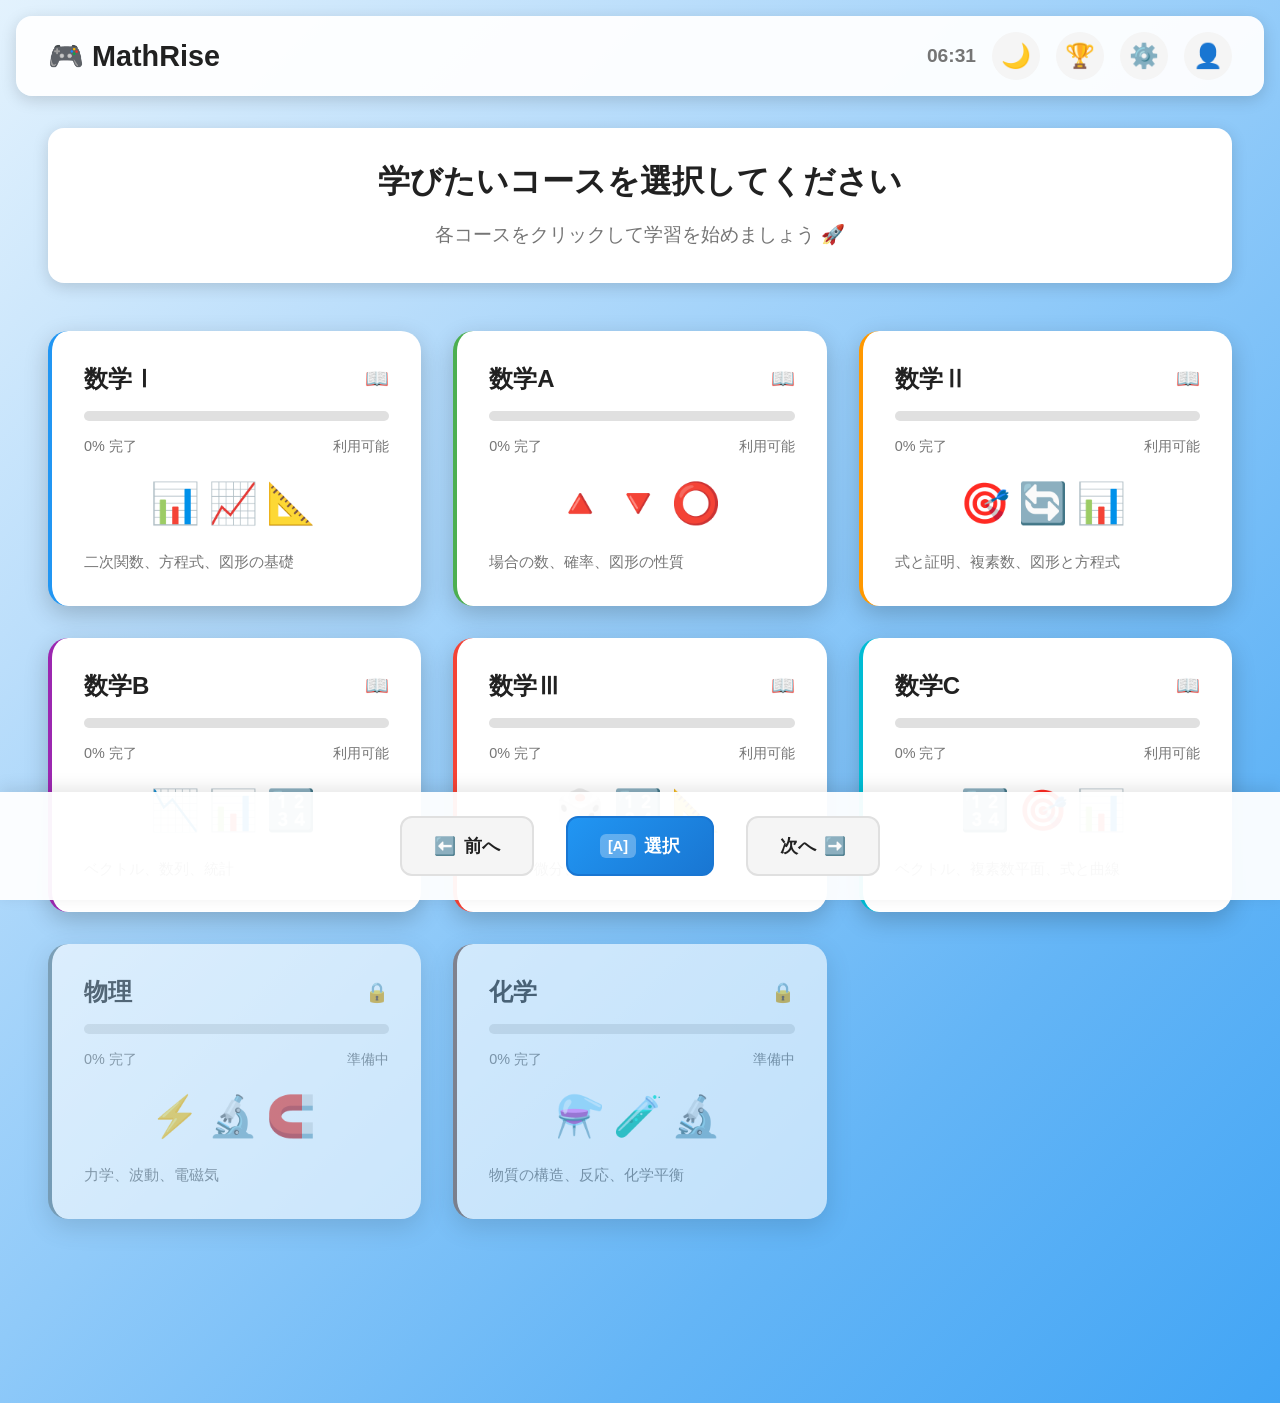
==== home.html @ a5ea85c9 "feat: Switch風ホーム画面と洗練されたUI実装 - Switch風ホーム画面を追加（home.html） - 5つの背景パターン（ライトモード） - ダークモード対応（全ページ同期） - サ" ====
<!DOCTYPE html>
<html lang="ja" data-theme="light">
<head>
    <meta charset="UTF-8">
    <meta name="viewport" content="width=device-width, initial-scale=1.0">
    <title>MathRise - ホーム</title>
    <link rel="stylesheet" href="css/home.css">
    <link rel="stylesheet" href="css/themes.css">
    <link rel="stylesheet" href="css/animations.css">
</head>
<body>
    <div class="switch-home">
        <!-- ヘッダー -->
        <header class="switch-header">
            <div class="header-left">
                <h1 class="logo">🎮 MathRise</h1>
            </div>
            <div class="header-right">
                <span class="time" id="currentTime">14:26</span>
                <button class="icon-btn theme-toggle" id="themeToggle" title="テーマ切り替え">
                    <span class="theme-icon">🌙</span>
                </button>
                <button class="icon-btn" id="achievementsBtn" title="実績">
                    🏆
                    <span class="badge" id="achievementBadge">0</span>
                </button>
                <button class="icon-btn" id="settingsBtn" title="設定">⚙️</button>
                <button class="icon-btn" id="userBtn" title="ユーザー">👤</button>
            </div>
        </header>

        <!-- メインコンテンツ -->
        <main class="main-content">
            <div class="welcome-section">
                <h2 class="welcome-text">学びたいコースを選択してください</h2>
                <p class="subtitle">各コースをクリックして学習を始めましょう 🚀</p>
            </div>

            <!-- コースグリッド -->
            <div class="course-grid" id="courseGrid">
                <!-- JavaScriptで動的生成 -->
            </div>
        </main>

        <!-- フッター -->
        <footer class="switch-footer">
            <div class="footer-controls">
                <button class="control-btn" id="prevBtn">
                    <span class="btn-icon">⬅️</span>
                    <span class="btn-text">前へ</span>
                </button>
                <button class="control-btn primary" id="selectBtn">
                    <span class="btn-badge">[A]</span>
                    <span class="btn-text">選択</span>
                </button>
                <button class="control-btn" id="nextBtn">
                    <span class="btn-text">次へ</span>
                    <span class="btn-icon">➡️</span>
                </button>
            </div>
        </footer>
    </div>

    <!-- 実績モーダル -->
    <div class="modal" id="achievementsModal">
        <div class="modal-content achievement-modal">
            <div class="modal-header">
                <h2>🏆 実績</h2>
                <button class="close-btn" id="closeAchievements">✕</button>
            </div>
            <div class="modal-body" id="achievementsList">
                <!-- JavaScriptで動的生成 -->
            </div>
        </div>
    </div>

    <!-- 実績アンロック通知 -->
    <div class="achievement-notification" id="achievementNotification">
        <div class="notification-content">
            <span class="notification-icon">🏆</span>
            <div class="notification-text">
                <strong class="notification-title">実績解除！</strong>
                <p class="notification-desc" id="notificationDesc"></p>
            </div>
        </div>
    </div>

    <!-- スクリプト -->
    <script src="js/sound-manager.js"></script>
    <script src="js/theme-manager.js"></script>
    <script src="js/achievements.js"></script>
    <script src="js/home.js"></script>
</body>
</html>

    <!-- テーマ設定モーダル -->
    <div class="modal" id="themeModal">
        <div class="modal-content">
            <div class="modal-header">
                <h2>🎨 テーマ設定</h2>
                <button class="close-btn" id="closeTheme">✕</button>
            </div>
            <div class="modal-body">
                <h3>背景スタイル（ライトモードのみ）</h3>
                <div class="theme-selector">
                    <button class="theme-option default active" data-variant="default" title="デフォルト（ブルー）"></button>
                    <button class="theme-option sunset" data-variant="sunset" title="サンセット"></button>
                    <button class="theme-option mint" data-variant="mint" title="ミントグリーン"></button>
                    <button class="theme-option lavender" data-variant="lavender" title="ラベンダー"></button>
                    <button class="theme-option modern" data-variant="modern" title="モダングレー"></button>
                </div>
                
                <div style="margin-top: 2rem;">
                    <h3>プレビュー</h3>
                    <div class="theme-preview" id="themePreview">
                        選択した背景がここに表示されます
                    </div>
                </div>
            </div>
        </div>
    </div>

    <script>
        // テーマ選択機能
        document.getElementById('settingsBtn')?.addEventListener('click', () => {
            soundManager.play('select');
            document.getElementById('themeModal').classList.add('active');
        });
        
        document.getElementById('closeTheme')?.addEventListener('click', () => {
            soundManager.play('select');
            document.getElementById('themeModal').classList.remove('active');
        });
        
        document.querySelectorAll('.theme-option').forEach(option => {
            option.addEventListener('click', () => {
                const variant = option.dataset.variant;
                themeManager.setVariant(variant);
                soundManager.play('select');
                
                // アクティブ表示を更新
                document.querySelectorAll('.theme-option').forEach(o => o.classList.remove('active'));
                option.classList.add('active');
            });
        });
    </script>
---- css/home.css ----
/* ========================================
   基本設定
======================================== */
* {
    margin: 0;
    padding: 0;
    box-sizing: border-box;
}

body {
    font-family: -apple-system, BlinkMacSystemFont, 'Segoe UI', 'Helvetica Neue', Arial, sans-serif;
    overflow-x: hidden;
}

/* ========================================
   Switch ホーム画面
======================================== */
.switch-home {
    min-height: 100vh;
    background: var(--bg-gradient);
    padding: 1rem;
    transition: background 0.3s ease;
}

/* ========================================
   ヘッダー
======================================== */
.switch-header {
    display: flex;
    justify-content: space-between;
    align-items: center;
    padding: 1rem 2rem;
    background: var(--header-bg);
    border-radius: 16px;
    box-shadow: var(--shadow-md);
    margin-bottom: 2rem;
}

.header-left .logo {
    font-size: 1.8rem;
    font-weight: bold;
    color: var(--text-primary);
}

.header-right {
    display: flex;
    gap: 1rem;
    align-items: center;
}

.time {
    font-size: 1.2rem;
    font-weight: 600;
    color: var(--text-secondary);
}

.icon-btn {
    background: var(--btn-bg);
    border: none;
    border-radius: 50%;
    width: 48px;
    height: 48px;
    font-size: 1.5rem;
    cursor: pointer;
    transition: all 0.3s ease;
    position: relative;
    display: flex;
    align-items: center;
    justify-content: center;
}

.icon-btn:hover {
    transform: scale(1.1);
    background: var(--btn-hover);
}

.icon-btn:active {
    transform: scale(0.95);
}

.badge {
    position: absolute;
    top: -5px;
    right: -5px;
    background: #F44336;
    color: white;
    border-radius: 50%;
    width: 24px;
    height: 24px;
    font-size: 0.75rem;
    display: flex;
    align-items: center;
    justify-content: center;
    font-weight: bold;
}

/* ========================================
   メインコンテンツ
======================================== */
.main-content {
    max-width: 1400px;
    margin: 0 auto;
    padding: 0 2rem 120px 2rem; /* フッター分の余白を追加 */
}

.welcome-section {
    text-align: center;
    margin-bottom: 3rem;
    padding: 2rem;
    background: var(--card-bg);
    border-radius: 16px;
    box-shadow: var(--shadow-md);
}

.welcome-text {
    font-size: 2rem;
    font-weight: bold;
    color: var(--text-primary);
    margin-bottom: 1rem;
}

.subtitle {
    font-size: 1.2rem;
    color: var(--text-secondary);
    line-height: 1.6;
}

/* ========================================
   コースグリッド
======================================== */
.course-grid {
    display: grid;
    grid-template-columns: repeat(auto-fill, minmax(280px, 1fr));
    gap: 2rem;
    margin-bottom: 3rem;
}

.course-card {
    background: var(--card-bg);
    border-radius: 20px;
    padding: 2rem;
    box-shadow: var(--shadow-lg);
    cursor: pointer;
    transition: all 0.3s cubic-bezier(0.4, 0, 0.2, 1);
    position: relative;
    overflow: hidden;
}

.course-card::before {
    content: '';
    position: absolute;
    top: 0;
    left: 0;
    width: 100%;
    height: 100%;
    background: linear-gradient(135deg, rgba(255,255,255,0.1) 0%, rgba(255,255,255,0) 100%);
    opacity: 0;
    transition: opacity 0.3s ease;
}

.course-card:hover::before {
    opacity: 1;
}

.course-card:hover {
    transform: translateY(-12px) scale(1.02);
    box-shadow: var(--shadow-xl);
}

.course-card:active {
    transform: translateY(-8px) scale(0.98);
}

.course-card.locked {
    opacity: 0.6;
    cursor: not-allowed;
}

.course-card.locked:hover {
    transform: none;
}

.course-header {
    display: flex;
    justify-content: space-between;
    align-items: center;
    margin-bottom: 1rem;
}

.course-name {
    font-size: 1.5rem;
    font-weight: bold;
    color: var(--text-primary);
}

.course-status {
    font-size: 1.2rem;
}

.course-progress {
    width: 100%;
    height: 10px;
    background: var(--progress-bg);
    border-radius: 5px;
    overflow: hidden;
    margin: 1rem 0;
}

.course-progress-bar {
    height: 100%;
    background: var(--progress-gradient);
    transition: width 0.5s cubic-bezier(0.4, 0, 0.2, 1);
    position: relative;
}

.course-progress-bar::after {
    content: '';
    position: absolute;
    top: 0;
    left: 0;
    width: 100%;
    height: 100%;
    background: linear-gradient(90deg, 
        transparent, 
        rgba(255,255,255,0.3), 
        transparent
    );
    animation: shimmer 2s infinite;
}

@keyframes shimmer {
    0% { transform: translateX(-100%); }
    100% { transform: translateX(100%); }
}

.course-stats {
    display: flex;
    justify-content: space-between;
    margin: 1rem 0;
    font-size: 0.9rem;
    color: var(--text-secondary);
}

.course-icons {
    font-size: 2.5rem;
    text-align: center;
    margin: 1.5rem 0;
    letter-spacing: 0.5rem;
}

.course-description {
    font-size: 0.95rem;
    color: var(--text-secondary);
    line-height: 1.5;
}

/* ========================================
   フッター
======================================== */
.switch-footer {
    position: fixed;
    bottom: 0;
    left: 0;
    right: 0;
    background: var(--header-bg);
    padding: 1.5rem 2rem;
    box-shadow: var(--shadow-top);
    z-index: 100;
}

.footer-controls {
    display: flex;
    justify-content: center;
    gap: 2rem;
    max-width: 800px;
    margin: 0 auto;
}

.control-btn {
    display: flex;
    align-items: center;
    gap: 0.5rem;
    padding: 1rem 2rem;
    border: 2px solid var(--border-color);
    background: var(--btn-bg);
    border-radius: 12px;
    font-size: 1.1rem;
    font-weight: 600;
    cursor: pointer;
    transition: all 0.3s ease;
    color: var(--text-primary);
}

.control-btn:hover {
    transform: translateY(-2px);
    box-shadow: var(--shadow-md);
    background: var(--btn-hover);
}

.control-btn:active {
    transform: translateY(0);
}

.control-btn.primary {
    background: linear-gradient(135deg, #2196F3, #1976D2);
    color: white;
    border-color: #1976D2;
}

.control-btn.primary:hover {
    background: linear-gradient(135deg, #1976D2, #1565C0);
}

.btn-badge {
    background: rgba(255,255,255,0.3);
    padding: 0.25rem 0.5rem;
    border-radius: 6px;
    font-size: 0.9rem;
}

/* ========================================
   HOMEボタン（学習画面用）
======================================== */
.home-button {
    position: fixed;
    top: 20px;
    left: 20px;
    background: var(--btn-bg);
    border: 2px solid var(--border-color);
    border-radius: 12px;
    padding: 0.75rem 1.5rem;
    font-size: 1.1rem;
    font-weight: 600;
    color: var(--text-primary);
    cursor: pointer;
    transition: all 0.3s ease;
    box-shadow: var(--shadow-md);
    z-index: 1000;
    display: flex;
    align-items: center;
    gap: 0.5rem;
}

.home-button:hover {
    transform: translateY(-2px);
    box-shadow: var(--shadow-lg);
    background: var(--btn-hover);
}

.home-button:active {
    transform: translateY(0);
}

/* ========================================
   モーダル
======================================== */
.modal {
    display: none;
    position: fixed;
    top: 0;
    left: 0;
    width: 100%;
    height: 100%;
    background: rgba(0, 0, 0, 0.7);
    z-index: 1000;
    align-items: center;
    justify-content: center;
}

.modal.active {
    display: flex;
}

.modal-content {
    background: var(--card-bg);
    border-radius: 20px;
    width: 90%;
    max-width: 600px;
    max-height: 80vh;
    overflow: hidden;
    animation: modalSlideIn 0.3s ease;
}

@keyframes modalSlideIn {
    from {
        transform: translateY(-50px);
        opacity: 0;
    }
    to {
        transform: translateY(0);
        opacity: 1;
    }
}

.modal-header {
    display: flex;
    justify-content: space-between;
    align-items: center;
    padding: 1.5rem 2rem;
    border-bottom: 2px solid var(--border-color);
}

.modal-header h2 {
    font-size: 1.8rem;
    color: var(--text-primary);
}

.close-btn {
    background: var(--btn-bg);
    border: none;
    border-radius: 50%;
    width: 40px;
    height: 40px;
    font-size: 1.5rem;
    cursor: pointer;
    transition: all 0.3s ease;
}

.close-btn:hover {
    background: var(--btn-hover);
    transform: rotate(90deg);
}

.modal-body {
    padding: 2rem;
    max-height: 60vh;
    overflow-y: auto;
}

/* ========================================
   実績通知
======================================== */
.achievement-notification {
    position: fixed;
    top: 100px;
    right: -400px;
    background: linear-gradient(135deg, #FFD700, #FFA500);
    border-radius: 16px;
    padding: 1.5rem;
    box-shadow: 0 8px 32px rgba(255, 215, 0, 0.5);
    z-index: 2000;
    transition: right 0.5s cubic-bezier(0.68, -0.55, 0.265, 1.55);
}

.achievement-notification.show {
    right: 20px;
}

.notification-content {
    display: flex;
    align-items: center;
    gap: 1rem;
}

.notification-icon {
    font-size: 3rem;
    animation: bounce 0.6s ease;
}

@keyframes bounce {
    0%, 100% { transform: translateY(0); }
    50% { transform: translateY(-20px); }
}

.notification-text {
    color: white;
}

.notification-title {
    font-size: 1.2rem;
    display: block;
    margin-bottom: 0.25rem;
    text-shadow: 0 2px 4px rgba(0,0,0,0.3);
}

.notification-desc {
    font-size: 0.95rem;
    opacity: 0.9;
}

/* ========================================
   実績リスト
======================================== */
.achievement-item {
    display: flex;
    align-items: center;
    gap: 1.5rem;
    padding: 1.5rem;
    background: var(--card-bg);
    border-radius: 12px;
    margin-bottom: 1rem;
    border: 2px solid var(--border-color);
    transition: all 0.3s ease;
    position: relative;
}

.achievement-item.unlocked {
    border-color: #FFD700;
    background: linear-gradient(135deg, 
        rgba(255, 215, 0, 0.1) 0%, 
        rgba(255, 215, 0, 0.05) 100%
    );
}

.achievement-item.locked {
    opacity: 0.5;
}

.achievement-icon {
    font-size: 3rem;
    min-width: 60px;
    text-align: center;
}

.achievement-info {
    flex: 1;
}

.achievement-info h3 {
    font-size: 1.2rem;
    color: var(--text-primary);
    margin-bottom: 0.25rem;
}

.achievement-info p {
    font-size: 0.95rem;
    color: var(--text-secondary);
}

.achievement-status {
    font-size: 1.5rem;
}

/* ========================================
   レスポンシブ
======================================== */
@media (max-width: 768px) {
    .course-grid {
        grid-template-columns: 1fr;
        gap: 1.5rem;
    }
    
    .switch-header {
        flex-direction: column;
        gap: 1rem;
    }
    
    .footer-controls {
        flex-direction: column;
        gap: 1rem;
    }
    
    .control-btn {
        width: 100%;
        justify-content: center;
    }
    
    .welcome-text {
        font-size: 1.5rem;
    }
    
    .subtitle {
        font-size: 1rem;
    }
}
---- css/themes.css ----
/* ========================================
   ライトテーマ - 5つのバリエーション
======================================== */

/* オプション1: 清潔感のあるブルーグラデーション（デフォルト） */
[data-theme="light"] {
    --bg-gradient: linear-gradient(135deg, 
        #E3F2FD 0%,
        #BBDEFB 25%, 
        #90CAF9 50%,
        #64B5F6 75%,
        #42A5F5 100%
    );
    --header-bg: rgba(255, 255, 255, 0.95);
    --card-bg: #FFFFFF;
    --btn-bg: #F5F5F5;
    --btn-hover: #E0E0E0;
    --text-primary: #212121;
    --text-secondary: #757575;
    --border-color: #E0E0E0;
    --progress-bg: #E0E0E0;
    --progress-gradient: linear-gradient(90deg, #4CAF50, #8BC34A);
    
    --shadow-sm: 0 2px 8px rgba(0, 0, 0, 0.1);
    --shadow-md: 0 4px 16px rgba(0, 0, 0, 0.15);
    --shadow-lg: 0 8px 24px rgba(0, 0, 0, 0.2);
    --shadow-xl: 0 12px 32px rgba(0, 0, 0, 0.25);
    --shadow-top: 0 -4px 16px rgba(0, 0, 0, 0.1);
}

/* オプション2: 温かみのあるサンセットグラデーション */
[data-theme="light"].sunset {
    --bg-gradient: linear-gradient(135deg,
        #FFF3E0 0%,
        #FFE0B2 25%,
        #FFCC80 50%,
        #FFB74D 75%,
        #FFA726 100%
    );
}

/* オプション3: 爽やかなミントグリーングラデーション */
[data-theme="light"].mint {
    --bg-gradient: linear-gradient(135deg,
        #E8F5E9 0%,
        #C8E6C9 25%,
        #A5D6A7 50%,
        #81C784 75%,
        #66BB6A 100%
    );
}

/* オプション4: 優雅なラベンダーグラデーション */
[data-theme="light"].lavender {
    --bg-gradient: linear-gradient(135deg,
        #F3E5F5 0%,
        #E1BEE7 25%,
        #CE93D8 50%,
        #BA68C8 75%,
        #AB47BC 100%
    );
}

/* オプション5: モダンなグレーグラデーション */
[data-theme="light"].modern {
    --bg-gradient: linear-gradient(135deg,
        #FAFAFA 0%,
        #F5F5F5 25%,
        #EEEEEE 50%,
        #E0E0E0 75%,
        #BDBDBD 100%
    );
}

/* ========================================
   ダークテーマ
======================================== */
[data-theme="dark"] {
    --bg-gradient: linear-gradient(135deg, 
        #0D1117 0%,
        #161B22 25%,
        #1F2937 50%,
        #111827 75%,
        #0D1117 100%
    );
    --header-bg: rgba(30, 30, 46, 0.95);
    --card-bg: #1e1e2e;
    --btn-bg: #2a2a3e;
    --btn-hover: #3a3a4e;
    --text-primary: #E0E0E0;
    --text-secondary: #A0A0A0;
    --border-color: #3a3a4e;
    --progress-bg: #2a2a3e;
    --progress-gradient: linear-gradient(90deg, #66BB6A, #9CCC65);
    
    --shadow-sm: 0 2px 8px rgba(0, 0, 0, 0.3);
    --shadow-md: 0 4px 16px rgba(0, 0, 0, 0.4);
    --shadow-lg: 0 8px 24px rgba(0, 0, 0, 0.5);
    --shadow-xl: 0 12px 32px rgba(0, 0, 0, 0.6);
    --shadow-top: 0 -4px 16px rgba(0, 0, 0, 0.3);
}

/* ========================================
   テーマ切り替えアニメーション
======================================== */
* {
    transition: background-color 0.3s ease, 
                color 0.3s ease, 
                border-color 0.3s ease;
}

.theme-toggle {
    position: relative;
}

.theme-icon {
    transition: transform 0.5s ease;
}

[data-theme="dark"] .theme-icon {
    transform: rotate(180deg);
}

/* ========================================
   背景パターン選択UI（オプション）
======================================== */
.theme-selector {
    display: flex;
    gap: 0.5rem;
    margin-top: 1rem;
}

.theme-option {
    width: 40px;
    height: 40px;
    border-radius: 50%;
    border: 3px solid transparent;
    cursor: pointer;
    transition: all 0.3s ease;
}

.theme-option:hover {
    transform: scale(1.1);
    border-color: var(--text-primary);
}

.theme-option.active {
    border-color: var(--text-primary);
    box-shadow: 0 0 0 2px var(--card-bg), 0 0 0 4px var(--text-primary);
}

.theme-option.default {
    background: linear-gradient(135deg, #E3F2FD, #42A5F5);
}

.theme-option.sunset {
    background: linear-gradient(135deg, #FFF3E0, #FFA726);
}

.theme-option.mint {
    background: linear-gradient(135deg, #E8F5E9, #66BB6A);
}

.theme-option.lavender {
    background: linear-gradient(135deg, #F3E5F5, #AB47BC);
}

.theme-option.modern {
    background: linear-gradient(135deg, #FAFAFA, #BDBDBD);
}
---- css/animations.css ----
/* ========================================
   コース選択時のズームインアニメーション
======================================== */
.course-card.selecting {
    animation: zoomIn 0.6s cubic-bezier(0.68, -0.55, 0.265, 1.55);
}

@keyframes zoomIn {
    0% {
        transform: scale(1) translateY(0);
    }
    50% {
        transform: scale(1.15) translateY(-20px);
    }
    100% {
        transform: scale(1) translateY(0);
    }
}

/* ========================================
   カード出現アニメーション
======================================== */
.course-card {
    animation: fadeInUp 0.6s ease backwards;
}

.course-card:nth-child(1) { animation-delay: 0.1s; }
.course-card:nth-child(2) { animation-delay: 0.2s; }
.course-card:nth-child(3) { animation-delay: 0.3s; }
.course-card:nth-child(4) { animation-delay: 0.4s; }
.course-card:nth-child(5) { animation-delay: 0.5s; }
.course-card:nth-child(6) { animation-delay: 0.6s; }
.course-card:nth-child(7) { animation-delay: 0.7s; }
.course-card:nth-child(8) { animation-delay: 0.8s; }

@keyframes fadeInUp {
    from {
        opacity: 0;
        transform: translateY(30px);
    }
    to {
        opacity: 1;
        transform: translateY(0);
    }
}

/* ========================================
   ホバー時の光沢効果
======================================== */
.course-card::after {
    content: '';
    position: absolute;
    top: -50%;
    left: -50%;
    width: 200%;
    height: 200%;
    background: linear-gradient(
        45deg,
        transparent 30%,
        rgba(255, 255, 255, 0.1) 50%,
        transparent 70%
    );
    transform: rotate(45deg);
    transition: all 0.6s ease;
    opacity: 0;
}

.course-card:hover::after {
    opacity: 1;
    animation: shine 1.5s ease-in-out;
}

@keyframes shine {
    0% {
        transform: translateX(-100%) translateY(-100%) rotate(45deg);
    }
    100% {
        transform: translateX(100%) translateY(100%) rotate(45deg);
    }
}

/* ========================================
   進捗バーの波アニメーション
======================================== */
.course-progress-bar {
    position: relative;
    overflow: hidden;
}

.course-progress-bar::before {
    content: '';
    position: absolute;
    top: 0;
    left: 0;
    width: 100%;
    height: 100%;
    background: linear-gradient(
        90deg,
        transparent,
        rgba(255, 255, 255, 0.4),
        transparent
    );
    animation: wave 2s ease-in-out infinite;
}

@keyframes wave {
    0% {
        transform: translateX(-100%);
    }
    100% {
        transform: translateX(100%);
    }
}

/* ========================================
   ボタンのリップル効果
======================================== */
.control-btn {
    position: relative;
    overflow: hidden;
}

.control-btn::before {
    content: '';
    position: absolute;
    top: 50%;
    left: 50%;
    width: 0;
    height: 0;
    border-radius: 50%;
    background: rgba(255, 255, 255, 0.5);
    transform: translate(-50%, -50%);
    transition: width 0.6s, height 0.6s;
}

.control-btn:active::before {
    width: 300px;
    height: 300px;
}

/* ========================================
   実績アンロックのキラキラ効果
======================================== */
@keyframes sparkle {
    0%, 100% {
        opacity: 0;
        transform: scale(0) rotate(0deg);
    }
    50% {
        opacity: 1;
        transform: scale(1) rotate(180deg);
    }
}

.achievement-item.unlocked::before {
    content: '✨';
    position: absolute;
    top: -10px;
    right: -10px;
    font-size: 2rem;
    animation: sparkle 1s ease-in-out;
}

/* ========================================
   ローディングアニメーション
======================================== */
.loading-spinner {
    width: 50px;
    height: 50px;
    border: 5px solid var(--border-color);
    border-top-color: var(--text-primary);
    border-radius: 50%;
    animation: spin 1s linear infinite;
}

@keyframes spin {
    to {
        transform: rotate(360deg);
    }
}

/* ========================================
   パルスアニメーション（通知バッジ）
======================================== */
.badge {
    animation: pulse 2s cubic-bezier(0.4, 0, 0.6, 1) infinite;
}

@keyframes pulse {
    0%, 100% {
        opacity: 1;
        transform: scale(1);
    }
    50% {
        opacity: 0.8;
        transform: scale(1.1);
    }
}
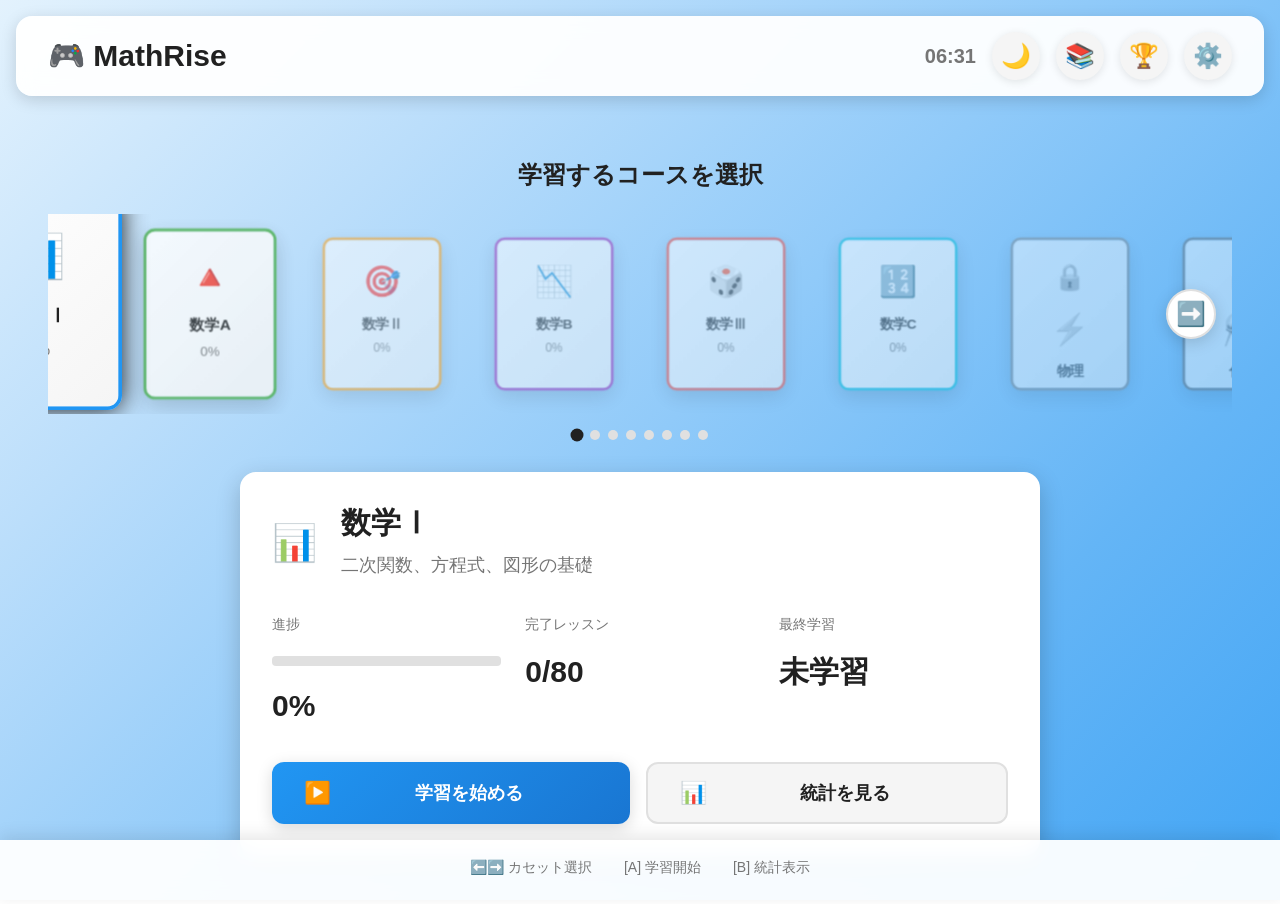
==== commit 48e86c21: "📚 Add bookshelf feature and textbooks" ====
--- a/home.html
+++ b/home.html
@@ -1,12 +1,43 @@
 <!DOCTYPE html>
 <html lang="ja" data-theme="light">
 <head>
+    <link rel="icon" href="data:image/svg+xml,<svg xmlns='http://www.w3.org/2000/svg' viewBox='0 0 100 100'><text y='.9em' font-size='90'>🎮</text></svg>">
     <meta charset="UTF-8">
     <meta name="viewport" content="width=device-width, initial-scale=1.0">
     <title>MathRise - ホーム</title>
-    <link rel="stylesheet" href="css/home.css">
+    
+    <!-- 基礎スタイル -->
+    <link rel="stylesheet" href="css/base/reset.css">
+    <link rel="stylesheet" href="css/base/variables.css">
+    <link rel="stylesheet" href="css/base/typography.css">
+    
+    <!-- レイアウト -->
+    <link rel="stylesheet" href="css/layout/header.css">
+    <link rel="stylesheet" href="css/layout/footer.css">
+    <link rel="stylesheet" href="css/layout/container.css">
+    
+    <!-- コンポーネント -->
+    <link rel="stylesheet" href="css/components/buttons.css">
+    <link rel="stylesheet" href="css/components/cards.css">
+    <link rel="stylesheet" href="css/components/modals.css">
+    <link rel="stylesheet" href="css/components/badges.css">
+    <link rel="stylesheet" href="css/components/progress-bars.css">
+    <link rel="stylesheet" href="css/components/notifications.css">
+    
+    <!-- 機能 -->
+    <link rel="stylesheet" href="css/features/cartridge.css">
+    <link rel="stylesheet" href="css/features/achievements.css">
+    
+    <!-- ページ -->
+    <link rel="stylesheet" href="css/pages/home.css">
+    
+    <!-- ユーティリティ -->
+    <link rel="stylesheet" href="css/utilities/animations.css">
+    <link rel="stylesheet" href="css/utilities/spacing.css">
+    <link rel="stylesheet" href="css/utilities/helpers.css">
+    
+    <!-- テーマ -->
     <link rel="stylesheet" href="css/themes.css">
-    <link rel="stylesheet" href="css/animations.css">
 </head>
 <body>
     <div class="switch-home">
@@ -20,45 +51,125 @@
                 <button class="icon-btn theme-toggle" id="themeToggle" title="テーマ切り替え">
                     <span class="theme-icon">🌙</span>
                 </button>
+                        <a href="bookshelf.html" class="icon-btn" title="デジタル教科書">
+            📚
+        </a>
                 <button class="icon-btn" id="achievementsBtn" title="実績">
                     🏆
                     <span class="badge" id="achievementBadge">0</span>
                 </button>
                 <button class="icon-btn" id="settingsBtn" title="設定">⚙️</button>
-                <button class="icon-btn" id="userBtn" title="ユーザー">👤</button>
             </div>
         </header>
 
         <!-- メインコンテンツ -->
-        <main class="main-content">
-            <div class="welcome-section">
-                <h2 class="welcome-text">学びたいコースを選択してください</h2>
-                <p class="subtitle">各コースをクリックして学習を始めましょう 🚀</p>
-            </div>
-
-            <!-- コースグリッド -->
-            <div class="course-grid" id="courseGrid">
-                <!-- JavaScriptで動的生成 -->
+        <main class="main-content no-scroll">
+            <!-- カセットカルーセル -->
+            <div class="cartridge-section">
+                <h2 class="section-title">学習するコースを選択</h2>
+                
+                <!-- スクロールエリア -->
+                <div class="cartridge-carousel-container">
+                    <!-- 左スクロールボタン -->
+                    <div class="scroll-trigger left" id="scrollTriggerLeft">
+                        <button class="scroll-btn" id="scrollBtnLeft">
+                            <span>⬅️</span>
+                        </button>
+                    </div>
+                    
+                    <!-- カセット表示エリア -->
+                    <div class="cartridge-viewport">
+                        <div class="cartridge-track" id="cartridgeTrack">
+                            <!-- JavaScriptで動的生成 -->
+                        </div>
+                    </div>
+                    
+                    <!-- 右スクロールボタン -->
+                    <div class="scroll-trigger right" id="scrollTriggerRight">
+                        <button class="scroll-btn" id="scrollBtnRight">
+                            <span>➡️</span>
+                        </button>
+                    </div>
+                </div>
+                
+                <!-- インジケーター -->
+                <div class="cartridge-indicators" id="cartridgeIndicators">
+                    <!-- JavaScriptで動的生成 -->
+                </div>
+            </div>
+
+            <!-- コース詳細表示 -->
+            <div class="course-detail-section" id="courseDetailSection">
+                <div class="course-detail-card">
+                    <div class="detail-header">
+                        <div class="detail-icon" id="detailIcon">📊</div>
+                        <div class="detail-title-area">
+                            <h2 class="detail-title" id="detailTitle">数学Ⅰ</h2>
+                            <p class="detail-subtitle" id="detailSubtitle">二次関数、方程式、図形の基礎</p>
+                        </div>
+                    </div>
+                    
+                    <div class="detail-stats">
+                        <div class="stat-item">
+                            <span class="stat-label">進捗</span>
+                            <div class="progress-bar-detail">
+                                <div class="progress-fill-detail" id="detailProgress"></div>
+                            </div>
+                            <span class="stat-value" id="detailProgressText">0%</span>
+                        </div>
+                        
+                        <div class="stat-item">
+                            <span class="stat-label">完了レッスン</span>
+                            <span class="stat-value" id="detailLessons">0/32</span>
+                        </div>
+                        
+                        <div class="stat-item">
+                            <span class="stat-label">最終学習</span>
+                            <span class="stat-value" id="detailLastStudy">-</span>
+                        </div>
+                    </div>
+                    
+                    <div class="detail-actions">
+                        <button class="action-btn primary" id="startLearningBtn">
+                            <span class="btn-icon">▶️</span>
+                            <span class="btn-text">学習を始める</span>
+                        </button>
+                        <button class="action-btn secondary" id="viewStatsBtn">
+                            <span class="btn-icon">📊</span>
+                            <span class="btn-text">統計を見る</span>
+                        </button>
+                    </div>
+                </div>
             </div>
         </main>
 
         <!-- フッター -->
-        <footer class="switch-footer">
-            <div class="footer-controls">
-                <button class="control-btn" id="prevBtn">
-                    <span class="btn-icon">⬅️</span>
-                    <span class="btn-text">前へ</span>
-                </button>
-                <button class="control-btn primary" id="selectBtn">
-                    <span class="btn-badge">[A]</span>
-                    <span class="btn-text">選択</span>
-                </button>
-                <button class="control-btn" id="nextBtn">
-                    <span class="btn-text">次へ</span>
-                    <span class="btn-icon">➡️</span>
-                </button>
+        <footer class="switch-footer compact">
+            <div class="footer-hint">
+                <span class="hint-item">⬅️➡️ カセット選択</span>
+                <span class="hint-item">[A] 学習開始</span>
+                <span class="hint-item">[B] 統計表示</span>
             </div>
         </footer>
+    </div>
+
+    <!-- カセット挿入演出オーバーレイ -->
+    <div class="cartridge-insert-overlay" id="insertOverlay">
+        <div class="insert-animation">
+            <div class="cartridge-slot">
+                <div class="slot-opening"></div>
+            </div>
+            <div class="cartridge-inserting" id="insertingCartridge">
+                <div class="cartridge-body"></div>
+                <div class="cartridge-label"></div>
+            </div>
+        </div>
+        <div class="startup-logo" id="startupLogo">
+            <h1>🎮 MathRise</h1>
+            <div class="loading-dots">
+                <span>.</span><span>.</span><span>.</span>
+            </div>
+        </div>
     </div>
 
     <!-- 実績モーダル -->
@@ -74,7 +185,91 @@
         </div>
     </div>
 
-    <!-- 実績アンロック通知 -->
+    <!-- 設定モーダル -->
+    <div class="modal" id="settingsModal">
+        <div class="modal-content settings-modal">
+            <div class="modal-header">
+                <h2>⚙️ 設定</h2>
+                <button class="close-btn" id="closeSettings">✕</button>
+            </div>
+            <div class="modal-body">
+                <!-- テーマ設定 -->
+                <div class="settings-section">
+                    <h3>🎨 テーマ設定</h3>
+                    <div class="setting-item">
+                        <label class="setting-label">
+                            <span>ダークモード</span>
+                            <label class="toggle-switch">
+                                <input type="checkbox" id="darkModeToggle">
+                                <span class="toggle-slider"></span>
+                            </label>
+                        </label>
+                    </div>
+                    
+                    <div class="setting-item" id="themeVariantSection">
+                        <label class="setting-label">ライトテーマのバリエーション</label>
+                        <div class="theme-selector">
+                            <button class="theme-option default active" data-variant="default" title="デフォルト（ブルー）"></button>
+                            <button class="theme-option sunset" data-variant="sunset" title="サンセット"></button>
+                            <button class="theme-option mint" data-variant="mint" title="ミントグリーン"></button>
+                            <button class="theme-option lavender" data-variant="lavender" title="ラベンダー"></button>
+                            <button class="theme-option modern" data-variant="modern" title="モダングレー"></button>
+                        </div>
+                    </div>
+                </div>
+
+                <!-- サウンド設定 -->
+                <div class="settings-section">
+                    <h3>🔊 サウンド設定</h3>
+                    <div class="setting-item">
+                        <label class="setting-label">
+                            <span>効果音</span>
+                            <label class="toggle-switch">
+                                <input type="checkbox" id="soundToggle" checked>
+                                <span class="toggle-slider"></span>
+                            </label>
+                        </label>
+                    </div>
+                </div>
+
+                <!-- データ管理 -->
+                <div class="settings-section">
+                    <h3>💾 データ管理</h3>
+                    <div class="setting-item">
+                        <button class="settings-btn" id="exportDataBtn">
+                            <span>📥</span>
+                            <span>データをエクスポート</span>
+                        </button>
+                    </div>
+                    <div class="setting-item">
+                        <button class="settings-btn" id="importDataBtn">
+                            <span>📤</span>
+                            <span>データをインポート</span>
+                        </button>
+                        <input type="file" id="importDataFile" accept=".json" style="display: none;">
+                    </div>
+                    <div class="setting-item">
+                        <button class="settings-btn danger" id="resetDataBtn">
+                            <span>🔄</span>
+                            <span>すべてのデータをリセット</span>
+                        </button>
+                    </div>
+                </div>
+
+                <!-- アプリ情報 -->
+                <div class="settings-section">
+                    <h3>ℹ️ アプリ情報</h3>
+                    <div class="app-info">
+                        <p><strong>バージョン:</strong> 2.0.0</p>
+                        <p><strong>最終更新:</strong> 2025年10月</p>
+                        <p><strong>開発:</strong> MathRise Team : seya yuta</p>
+                    </div>
+                </div>
+            </div>
+        </div>
+    </div>
+
+    <!-- 実績通知 -->
     <div class="achievement-notification" id="achievementNotification">
         <div class="notification-content">
             <span class="notification-icon">🏆</span>
@@ -85,62 +280,12 @@
         </div>
     </div>
 
-    <!-- スクリプト -->
-    <script src="js/sound-manager.js"></script>
-    <script src="js/theme-manager.js"></script>
-    <script src="js/achievements.js"></script>
-    <script src="js/home.js"></script>
+    <!-- スクリプト（非モジュール） -->
+    <script src="js/managers/SoundManager.js"></script>
+    <script src="js/managers/ThemeManager.js"></script>
+    <script src="js/managers/AchievementManager.js"></script>
+    
+    <!-- メインスクリプト（モジュール） -->
+    <script type="module" src="js/home.js"></script>
 </body>
 </html>
-
-    <!-- テーマ設定モーダル -->
-    <div class="modal" id="themeModal">
-        <div class="modal-content">
-            <div class="modal-header">
-                <h2>🎨 テーマ設定</h2>
-                <button class="close-btn" id="closeTheme">✕</button>
-            </div>
-            <div class="modal-body">
-                <h3>背景スタイル（ライトモードのみ）</h3>
-                <div class="theme-selector">
-                    <button class="theme-option default active" data-variant="default" title="デフォルト（ブルー）"></button>
-                    <button class="theme-option sunset" data-variant="sunset" title="サンセット"></button>
-                    <button class="theme-option mint" data-variant="mint" title="ミントグリーン"></button>
-                    <button class="theme-option lavender" data-variant="lavender" title="ラベンダー"></button>
-                    <button class="theme-option modern" data-variant="modern" title="モダングレー"></button>
-                </div>
-                
-                <div style="margin-top: 2rem;">
-                    <h3>プレビュー</h3>
-                    <div class="theme-preview" id="themePreview">
-                        選択した背景がここに表示されます
-                    </div>
-                </div>
-            </div>
-        </div>
-    </div>
-
-    <script>
-        // テーマ選択機能
-        document.getElementById('settingsBtn')?.addEventListener('click', () => {
-            soundManager.play('select');
-            document.getElementById('themeModal').classList.add('active');
-        });
-        
-        document.getElementById('closeTheme')?.addEventListener('click', () => {
-            soundManager.play('select');
-            document.getElementById('themeModal').classList.remove('active');
-        });
-        
-        document.querySelectorAll('.theme-option').forEach(option => {
-            option.addEventListener('click', () => {
-                const variant = option.dataset.variant;
-                themeManager.setVariant(variant);
-                soundManager.play('select');
-                
-                // アクティブ表示を更新
-                document.querySelectorAll('.theme-option').forEach(o => o.classList.remove('active'));
-                option.classList.add('active');
-            });
-        });
-    </script>
--- a/css/base/variables.css
+++ b/css/base/variables.css
@@ -0,0 +1,284 @@
+/* ========================================
+   CSS変数定義
+======================================== */
+
+:root {
+  /* ========================================
+     カラーパレット
+  ======================================== */
+  
+  /* プライマリカラー */
+  --primary: #2196F3;
+  --primary-light: #64B5F6;
+  --primary-dark: #1976D2;
+  
+  /* セカンダリカラー */
+  --secondary: #FF9800;
+  --secondary-light: #FFB74D;
+  --secondary-dark: #F57C00;
+  
+  /* ステータスカラー */
+  --success: #4CAF50;
+  --success-light: #81C784;
+  --success-dark: #388E3C;
+  
+  --error: #F44336;
+  --error-light: #E57373;
+  --error-dark: #D32F2F;
+  
+  --warning: #FFC107;
+  --warning-light: #FFD54F;
+  --warning-dark: #FFA000;
+  
+  --info: #2196F3;
+  --info-light: #64B5F6;
+  --info-dark: #1976D2;
+  
+  /* グレースケール */
+  --gray-50: #FAFAFA;
+  --gray-100: #F5F5F5;
+  --gray-200: #EEEEEE;
+  --gray-300: #E0E0E0;
+  --gray-400: #BDBDBD;
+  --gray-500: #9E9E9E;
+  --gray-600: #757575;
+  --gray-700: #616161;
+  --gray-800: #424242;
+  --gray-900: #212121;
+  
+  /* ========================================
+     テーマカラー（デフォルト：ライト）
+  ======================================== */
+  
+  --bg-gradient: linear-gradient(135deg, 
+    #E3F2FD 0%,
+    #BBDEFB 25%, 
+    #90CAF9 50%,
+    #64B5F6 75%,
+    #42A5F5 100%
+  );
+  
+  --bg-main: #FFFFFF;
+  --bg-secondary: #F5F5F5;
+  --bg-tertiary: #FAFAFA;
+  
+  --card-bg: #FFFFFF;
+  --header-bg: rgba(255, 255, 255, 0.95);
+  --footer-bg: rgba(255, 255, 255, 0.95);
+  
+  --btn-bg: #F5F5F5;
+  --btn-hover: #E0E0E0;
+  --btn-active: #BDBDBD;
+  
+  --text-primary: #212121;
+  --text-secondary: #757575;
+  --text-tertiary: #9E9E9E;
+  --text-inverse: #FFFFFF;
+  
+  --border-color: #E0E0E0;
+  --border-light: #F5F5F5;
+  --border-dark: #BDBDBD;
+  
+  --progress-bg: #E0E0E0;
+  --progress-gradient: linear-gradient(90deg, #4CAF50, #8BC34A);
+  
+  /* ========================================
+     スペーシング
+  ======================================== */
+  
+  --space-xs: 0.25rem;    /* 4px */
+  --space-sm: 0.5rem;     /* 8px */
+  --space-md: 1rem;       /* 16px */
+  --space-lg: 1.5rem;     /* 24px */
+  --space-xl: 2rem;       /* 32px */
+  --space-2xl: 3rem;      /* 48px */
+  --space-3xl: 4rem;      /* 64px */
+  
+  /* ========================================
+     フォント
+  ======================================== */
+  
+  /* フォントサイズ */
+  --font-xs: 0.75rem;     /* 12px */
+  --font-sm: 0.875rem;    /* 14px */
+  --font-base: 1rem;      /* 16px */
+  --font-lg: 1.125rem;    /* 18px */
+  --font-xl: 1.25rem;     /* 20px */
+  --font-2xl: 1.5rem;     /* 24px */
+  --font-3xl: 1.875rem;   /* 30px */
+  --font-4xl: 2.25rem;    /* 36px */
+  
+  /* フォントウェイト */
+  --font-light: 300;
+  --font-normal: 400;
+  --font-medium: 500;
+  --font-semibold: 600;
+  --font-bold: 700;
+  
+  /* 行間 */
+  --line-tight: 1.25;
+  --line-normal: 1.5;
+  --line-relaxed: 1.75;
+  --line-loose: 2;
+  
+  /* ========================================
+     ボーダー
+  ======================================== */
+  
+  --border-width: 1px;
+  --border-width-thick: 2px;
+  --border-width-thicker: 3px;
+  
+  --radius-sm: 4px;
+  --radius-md: 8px;
+  --radius-lg: 12px;
+  --radius-xl: 16px;
+  --radius-2xl: 20px;
+  --radius-full: 9999px;
+  
+  /* ========================================
+     シャドウ
+  ======================================== */
+  
+  --shadow-xs: 0 1px 2px rgba(0, 0, 0, 0.05);
+  --shadow-sm: 0 2px 8px rgba(0, 0, 0, 0.1);
+  --shadow-md: 0 4px 16px rgba(0, 0, 0, 0.15);
+  --shadow-lg: 0 8px 24px rgba(0, 0, 0, 0.2);
+  --shadow-xl: 0 12px 32px rgba(0, 0, 0, 0.25);
+  --shadow-2xl: 0 16px 48px rgba(0, 0, 0, 0.3);
+  --shadow-top: 0 -4px 16px rgba(0, 0, 0, 0.1);
+  
+  /* ========================================
+     トランジション
+  ======================================== */
+  
+  --transition-fast: 0.15s ease;
+  --transition-base: 0.3s ease;
+  --transition-slow: 0.5s ease;
+  --transition-slower: 0.75s ease;
+  
+  --ease-in: cubic-bezier(0.4, 0, 1, 1);
+  --ease-out: cubic-bezier(0, 0, 0.2, 1);
+  --ease-in-out: cubic-bezier(0.4, 0, 0.2, 1);
+  --ease-bounce: cubic-bezier(0.68, -0.55, 0.265, 1.55);
+  
+  /* ========================================
+     Z-index
+  ======================================== */
+  
+  --z-base: 1;
+  --z-dropdown: 100;
+  --z-sticky: 200;
+  --z-fixed: 300;
+  --z-modal-backdrop: 400;
+  --z-modal: 500;
+  --z-popover: 600;
+  --z-tooltip: 700;
+  --z-notification: 800;
+  --z-max: 9999;
+  
+  /* ========================================
+     ブレークポイント
+  ======================================== */
+  
+  --breakpoint-xs: 480px;
+  --breakpoint-sm: 640px;
+  --breakpoint-md: 768px;
+  --breakpoint-lg: 1024px;
+  --breakpoint-xl: 1280px;
+  --breakpoint-2xl: 1536px;
+}
+
+/* ========================================
+   ダークテーマ
+======================================== */
+
+[data-theme="dark"] {
+  --bg-gradient: linear-gradient(135deg, 
+    #0D1117 0%,
+    #161B22 25%,
+    #1F2937 50%,
+    #111827 75%,
+    #0D1117 100%
+  );
+  
+  --bg-main: #1e1e2e;
+  --bg-secondary: #2a2a3e;
+  --bg-tertiary: #3a3a4e;
+  
+  --card-bg: #1e1e2e;
+  --header-bg: rgba(30, 30, 46, 0.95);
+  --footer-bg: rgba(30, 30, 46, 0.95);
+  
+  --btn-bg: #2a2a3e;
+  --btn-hover: #3a3a4e;
+  --btn-active: #4a4a5e;
+  
+  --text-primary: #E0E0E0;
+  --text-secondary: #A0A0A0;
+  --text-tertiary: #808080;
+  --text-inverse: #212121;
+  
+  --border-color: #3a3a4e;
+  --border-light: #2a2a3e;
+  --border-dark: #4a4a5e;
+  
+  --progress-bg: #2a2a3e;
+  --progress-gradient: linear-gradient(90deg, #66BB6A, #9CCC65);
+  
+  --shadow-xs: 0 1px 2px rgba(0, 0, 0, 0.2);
+  --shadow-sm: 0 2px 8px rgba(0, 0, 0, 0.3);
+  --shadow-md: 0 4px 16px rgba(0, 0, 0, 0.4);
+  --shadow-lg: 0 8px 24px rgba(0, 0, 0, 0.5);
+  --shadow-xl: 0 12px 32px rgba(0, 0, 0, 0.6);
+  --shadow-2xl: 0 16px 48px rgba(0, 0, 0, 0.7);
+  --shadow-top: 0 -4px 16px rgba(0, 0, 0, 0.3);
+}
+
+/* ========================================
+   ライトテーマのバリエーション
+======================================== */
+
+/* サンセット */
+[data-theme="light"].sunset {
+  --bg-gradient: linear-gradient(135deg,
+    #FFF3E0 0%,
+    #FFE0B2 25%,
+    #FFCC80 50%,
+    #FFB74D 75%,
+    #FFA726 100%
+  );
+}
+
+/* ミントグリーン */
+[data-theme="light"].mint {
+  --bg-gradient: linear-gradient(135deg,
+    #E8F5E9 0%,
+    #C8E6C9 25%,
+    #A5D6A7 50%,
+    #81C784 75%,
+    #66BB6A 100%
+  );
+}
+
+/* ラベンダー */
+[data-theme="light"].lavender {
+  --bg-gradient: linear-gradient(135deg,
+    #F3E5F5 0%,
+    #E1BEE7 25%,
+    #CE93D8 50%,
+    #BA68C8 75%,
+    #AB47BC 100%
+  );
+}
+
+/* モダングレー */
+[data-theme="light"].modern {
+  --bg-gradient: linear-gradient(135deg,
+    #FAFAFA 0%,
+    #F5F5F5 25%,
+    #EEEEEE 50%,
+    #E0E0E0 75%,
+    #BDBDBD 100%
+  );
+}
--- a/css/base/typography.css
+++ b/css/base/typography.css
@@ -0,0 +1,123 @@
+/* ========================================
+   タイポグラフィ
+======================================== */
+
+/* 見出し */
+h1, h2, h3, h4, h5, h6 {
+  font-weight: var(--font-bold);
+  line-height: var(--line-tight);
+  color: var(--text-primary);
+  margin-bottom: var(--space-md);
+}
+
+h1 {
+  font-size: var(--font-4xl);
+  margin-bottom: var(--space-xl);
+}
+
+h2 {
+  font-size: var(--font-3xl);
+  margin-bottom: var(--space-lg);
+}
+
+h3 {
+  font-size: var(--font-2xl);
+}
+
+h4 {
+  font-size: var(--font-xl);
+}
+
+h5 {
+  font-size: var(--font-lg);
+}
+
+h6 {
+  font-size: var(--font-base);
+}
+
+/* 段落 */
+p {
+  margin-bottom: var(--space-md);
+  line-height: var(--line-relaxed);
+  color: var(--text-primary);
+}
+
+p:last-child {
+  margin-bottom: 0;
+}
+
+/* 強調 */
+strong, b {
+  font-weight: var(--font-bold);
+  color: var(--text-primary);
+}
+
+em, i {
+  font-style: italic;
+}
+
+/* コード */
+code {
+  font-family: 'Courier New', Courier, monospace;
+  font-size: 0.9em;
+  padding: 0.2em 0.4em;
+  background: var(--bg-secondary);
+  border-radius: var(--radius-sm);
+  color: var(--error);
+}
+
+pre {
+  font-family: 'Courier New', Courier, monospace;
+  padding: var(--space-md);
+  background: var(--bg-secondary);
+  border-radius: var(--radius-md);
+  overflow-x: auto;
+  margin-bottom: var(--space-md);
+}
+
+pre code {
+  padding: 0;
+  background: none;
+  color: var(--text-primary);
+}
+
+/* リンク */
+a {
+  color: var(--primary);
+  transition: color var(--transition-fast);
+}
+
+a:hover {
+  color: var(--primary-dark);
+  text-decoration: underline;
+}
+
+/* 引用 */
+blockquote {
+  border-left: 4px solid var(--primary);
+  padding-left: var(--space-md);
+  margin: var(--space-lg) 0;
+  font-style: italic;
+  color: var(--text-secondary);
+}
+
+/* 水平線 */
+hr {
+  border: none;
+  border-top: var(--border-width) solid var(--border-color);
+  margin: var(--space-xl) 0;
+}
+
+/* 小さいテキスト */
+small {
+  font-size: var(--font-sm);
+  color: var(--text-secondary);
+}
+
+/* マーク */
+mark {
+  background: var(--warning-light);
+  padding: 0.1em 0.3em;
+  border-radius: var(--radius-sm);
+}
--- a/css/layout/header.css
+++ b/css/layout/header.css
@@ -0,0 +1,310 @@
+/* ========================================
+   ヘッダー
+======================================== */
+
+/* ========================================
+   学習画面用ヘッダー
+======================================== */
+
+.header {
+  background: var(--header-bg);
+  border-bottom: var(--border-width) solid var(--border-color);
+  padding: var(--space-md) var(--space-xl);
+  box-shadow: var(--shadow-sm);
+  flex-shrink: 0;
+  position: sticky;
+  top: 0;
+  z-index: var(--z-sticky);
+  backdrop-filter: blur(10px);
+}
+
+.header-content {
+  max-width: 1400px;
+  margin: 0 auto;
+  display: flex;
+  justify-content: space-between;
+  align-items: center;
+  gap: var(--space-xl);
+}
+
+.header h1 {
+  font-size: var(--font-2xl);
+  color: var(--primary);
+  white-space: nowrap;
+  margin: 0;
+}
+
+/* ヘッダーナビゲーション */
+.header-nav {
+  display: flex;
+  gap: var(--space-sm);
+}
+
+.header-nav .nav-btn {
+  padding: var(--space-sm) var(--space-md);
+  background: transparent;
+  border: 2px solid var(--primary);
+  color: var(--primary);
+  border-radius: var(--radius-sm);
+  cursor: pointer;
+  transition: all var(--transition-base);
+  font-size: var(--font-base);
+  font-weight: var(--font-semibold);
+  white-space: nowrap;
+}
+
+.header-nav .nav-btn:hover {
+  background: var(--primary);
+  color: var(--text-inverse);
+  transform: translateY(-1px);
+}
+
+.header-nav .nav-btn.active {
+  background: var(--primary);
+  color: var(--text-inverse);
+}
+
+/* 進捗バーコンテナ */
+.progress-container {
+  min-width: 200px;
+  flex: 1;
+}
+
+#progress-text {
+  display: block;
+  font-size: var(--font-sm);
+  margin-bottom: var(--space-sm);
+  color: var(--text-secondary);
+  white-space: nowrap;
+  font-weight: var(--font-medium);
+}
+
+.progress-bar-container {
+  width: 100%;
+  height: 8px;
+  background: var(--progress-bg);
+  border-radius: var(--radius-sm);
+  overflow: hidden;
+}
+
+.progress-bar-fill {
+  height: 100%;
+  background: var(--progress-gradient);
+  transition: width 0.5s var(--ease-out);
+  width: 0%;
+  position: relative;
+}
+
+.progress-bar-fill::after {
+  content: '';
+  position: absolute;
+  top: 0;
+  left: 0;
+  width: 100%;
+  height: 100%;
+  background: linear-gradient(90deg, 
+    transparent, 
+    rgba(255,255,255,0.3), 
+    transparent
+  );
+  animation: shimmer 2s infinite;
+}
+
+@keyframes shimmer {
+  0% { transform: translateX(-100%); }
+  100% { transform: translateX(100%); }
+}
+
+/* トップバー（進捗 + HOMEボタン） */
+.top-bar {
+  display: flex;
+  justify-content: space-between;
+  align-items: center;
+  gap: var(--space-lg);
+  margin-top: var(--space-md);
+  padding: var(--space-md) 0;
+}
+
+/* HOMEボタン（コンパクト版） */
+.home-button-compact {
+  display: flex;
+  align-items: center;
+  gap: var(--space-sm);
+  padding: 0.6rem 1.2rem;
+  background: var(--btn-bg);
+  border: var(--border-width) solid var(--border-color);
+  border-radius: var(--radius-md);
+  color: var(--text-primary);
+  font-size: var(--font-sm);
+  font-weight: var(--font-semibold);
+  text-decoration: none;
+  transition: all var(--transition-base) var(--ease-out);
+  cursor: pointer;
+  white-space: nowrap;
+}
+
+.home-button-compact svg {
+  transition: transform var(--transition-base);
+}
+
+.home-button-compact:hover {
+  background: var(--btn-hover);
+  border-color: var(--text-secondary);
+  transform: translateY(-1px);
+  box-shadow: var(--shadow-sm);
+}
+
+.home-button-compact:hover svg {
+  transform: translateX(-2px);
+}
+
+.home-button-compact:active {
+  transform: translateY(0);
+  box-shadow: none;
+}
+
+/* ========================================
+   Switch風ホーム画面用ヘッダー
+======================================== */
+
+.switch-header {
+  display: flex;
+  justify-content: space-between;
+  align-items: center;
+  padding: var(--space-md) var(--space-xl);
+  background: var(--header-bg);
+  border-radius: var(--radius-xl);
+  box-shadow: var(--shadow-md);
+  margin-bottom: var(--space-xl);
+  backdrop-filter: blur(10px);
+}
+
+.header-left .logo {
+  font-size: var(--font-3xl);
+  font-weight: var(--font-bold);
+  color: var(--text-primary);
+  margin: 0;
+}
+
+.header-right {
+  display: flex;
+  gap: var(--space-md);
+  align-items: center;
+}
+
+.time {
+  font-size: var(--font-xl);
+  font-weight: var(--font-semibold);
+  color: var(--text-secondary);
+}
+
+/* アイコンボタン */
+.icon-btn {
+  background: var(--btn-bg);
+  border: none;
+  border-radius: var(--radius-full);
+  width: 48px;
+  height: 48px;
+  font-size: var(--font-2xl);
+  cursor: pointer;
+  transition: all var(--transition-base);
+  position: relative;
+  display: flex;
+  align-items: center;
+  justify-content: center;
+  box-shadow: var(--shadow-sm);
+}
+
+.icon-btn:hover {
+  transform: scale(1.1);
+  background: var(--btn-hover);
+  box-shadow: var(--shadow-md);
+}
+
+.icon-btn:active {
+  transform: scale(0.95);
+}
+
+/* テーマトグルボタン */
+.theme-toggle {
+  position: relative;
+}
+
+.theme-icon {
+  transition: transform 0.5s var(--ease-out);
+}
+
+[data-theme="dark"] .theme-icon {
+  transform: rotate(180deg);
+}
+
+/* バッジ */
+.badge {
+  position: absolute;
+  top: -5px;
+  right: -5px;
+  background: var(--error);
+  color: var(--text-inverse);
+  border-radius: var(--radius-full);
+  width: 24px;
+  height: 24px;
+  font-size: var(--font-xs);
+  display: flex;
+  align-items: center;
+  justify-content: center;
+  font-weight: var(--font-bold);
+  box-shadow: var(--shadow-sm);
+  animation: pulse 2s cubic-bezier(0.4, 0, 0.6, 1) infinite;
+}
+
+@keyframes pulse {
+  0%, 100% {
+    opacity: 1;
+    transform: scale(1);
+  }
+  50% {
+    opacity: 0.8;
+    transform: scale(1.1);
+  }
+}
+
+/* ========================================
+   レスポンシブ対応
+======================================== */
+
+@media (max-width: 1024px) {
+  .header-content {
+    flex-wrap: wrap;
+    gap: var(--space-md);
+  }
+  
+  .progress-container {
+    order: 3;
+    flex-basis: 100%;
+  }
+}
+
+@media (max-width: 768px) {
+  .header {
+    padding: var(--space-md);
+  }
+  
+  .header h1 {
+    font-size: var(--font-xl);
+  }
+  
+  .switch-header {
+    flex-direction: column;
+    gap: var(--space-md);
+  }
+  
+  .top-bar {
+    flex-direction: column;
+    align-items: stretch;
+    gap: var(--space-md);
+  }
+  
+  .home-button-compact {
+    justify-content: center;
+  }
+}
--- a/css/layout/footer.css
+++ b/css/layout/footer.css
@@ -0,0 +1,136 @@
+/* ========================================
+   フッター
+======================================== */
+
+/* ========================================
+   Switch風フッター
+======================================== */
+
+.switch-footer {
+  position: fixed;
+  bottom: 0;
+  left: 0;
+  right: 0;
+  background: var(--footer-bg);
+  padding: var(--space-lg) var(--space-xl);
+  box-shadow: var(--shadow-top);
+  z-index: var(--z-fixed);
+  backdrop-filter: blur(10px);
+}
+
+.footer-controls {
+  display: flex;
+  justify-content: center;
+  gap: var(--space-xl);
+  max-width: 800px;
+  margin: 0 auto;
+}
+
+/* コントロールボタン */
+.control-btn {
+  display: flex;
+  align-items: center;
+  gap: var(--space-sm);
+  padding: var(--space-md) var(--space-xl);
+  border: 2px solid var(--border-color);
+  background: var(--btn-bg);
+  border-radius: var(--radius-lg);
+  font-size: var(--font-lg);
+  font-weight: var(--font-semibold);
+  cursor: pointer;
+  transition: all var(--transition-base);
+  color: var(--text-primary);
+  position: relative;
+  overflow: hidden;
+}
+
+.control-btn:hover {
+  transform: translateY(-2px);
+  box-shadow: var(--shadow-md);
+  background: var(--btn-hover);
+}
+
+.control-btn:active {
+  transform: translateY(0);
+}
+
+.control-btn.primary {
+  background: linear-gradient(135deg, var(--primary), var(--primary-dark));
+  color: var(--text-inverse);
+  border-color: var(--primary-dark);
+}
+
+.control-btn.primary:hover {
+  background: linear-gradient(135deg, var(--primary-dark), var(--primary));
+}
+
+/* リップル効果 */
+.control-btn::before {
+  content: '';
+  position: absolute;
+  top: 50%;
+  left: 50%;
+  width: 0;
+  height: 0;
+  border-radius: var(--radius-full);
+  background: rgba(255, 255, 255, 0.5);
+  transform: translate(-50%, -50%);
+  transition: width 0.6s, height 0.6s;
+}
+
+.control-btn:active::before {
+  width: 300px;
+  height: 300px;
+}
+
+.btn-badge {
+  background: rgba(255,255,255,0.3);
+  padding: var(--space-xs) var(--space-sm);
+  border-radius: var(--radius-sm);
+  font-size: var(--font-sm);
+}
+
+/* ========================================
+   コンパクトフッター（カセット画面用）
+======================================== */
+
+.switch-footer.compact {
+  padding: var(--space-md) var(--space-xl);
+  height: 60px;
+}
+
+.footer-hint {
+  display: flex;
+  justify-content: center;
+  gap: var(--space-xl);
+}
+
+.hint-item {
+  font-size: var(--font-sm);
+  color: var(--text-secondary);
+  display: flex;
+  align-items: center;
+  gap: var(--space-sm);
+}
+
+/* ========================================
+   レスポンシブ対応
+======================================== */
+
+@media (max-width: 768px) {
+  .footer-controls {
+    flex-direction: column;
+    gap: var(--space-md);
+  }
+  
+  .control-btn {
+    width: 100%;
+    justify-content: center;
+  }
+  
+  .footer-hint {
+    flex-direction: column;
+    gap: var(--space-sm);
+    text-align: center;
+  }
+}
--- a/css/layout/container.css
+++ b/css/layout/container.css
@@ -0,0 +1,228 @@
+/* ========================================
+   コンテナ・レイアウト
+======================================== */
+
+/* ========================================
+   アプリコンテナ
+======================================== */
+
+#app {
+  display: flex;
+  flex-direction: column;
+  min-height: 100vh;
+}
+
+/* ========================================
+   メインコンテナ
+======================================== */
+
+.main-container {
+  flex: 1;
+  display: flex;
+  max-width: 1400px;
+  width: 100%;
+  margin: 0 auto;
+  min-height: 0;
+}
+
+/* ========================================
+   モードコンテナ
+======================================== */
+
+.mode-container {
+  display: flex;
+  width: 100%;
+  min-height: 0;
+}
+
+/* 学習モード */
+#learn-mode {
+  display: flex;
+  width: 100%;
+}
+
+/* 統計モード */
+#stats-mode {
+  display: none;
+  width: 100%;
+  overflow-y: auto;
+}
+
+#stats-mode.active {
+  display: block;
+}
+
+/* ========================================
+   コンテンツエリア
+======================================== */
+
+.content {
+  flex: 1;
+  display: flex;
+  flex-direction: column;
+  padding: var(--space-xl);
+  background: var(--card-bg);
+  margin: var(--space-md) var(--space-md) var(--space-md) 0;
+  border-radius: var(--radius-md);
+  box-shadow: var(--shadow-md);
+  overflow-y: auto;
+  min-width: 0;
+}
+
+#lesson-content {
+  flex: 1;
+  margin-bottom: var(--space-xl);
+  min-height: 400px;
+}
+
+/* ========================================
+   ローディング状態
+======================================== */
+
+.app-loading {
+  display: flex;
+  justify-content: center;
+  align-items: center;
+  min-height: 400px;
+}
+
+.loading {
+  text-align: center;
+  padding: var(--space-3xl);
+  color: var(--text-secondary);
+}
+
+.spinner {
+  width: 50px;
+  height: 50px;
+  border: 4px solid var(--bg-secondary);
+  border-top-color: var(--primary);
+  border-radius: var(--radius-full);
+  animation: spin 1s linear infinite;
+}
+
+@keyframes spin {
+  to { transform: rotate(360deg); }
+}
+
+/* ========================================
+   エラー表示
+======================================== */
+
+.error-message {
+  text-align: center;
+  padding: var(--space-3xl);
+  color: var(--error);
+}
+
+.error-message h2 {
+  margin-bottom: var(--space-md);
+  color: var(--error);
+}
+
+/* ========================================
+   Switch風ホームコンテンツ
+======================================== */
+
+.switch-home {
+  min-height: 100vh;
+  background: var(--bg-gradient);
+  padding: var(--space-md);
+  transition: background var(--transition-base);
+}
+
+.main-content {
+  max-width: 1400px;
+  margin: 0 auto;
+  padding: 0 var(--space-xl) 120px var(--space-xl);
+}
+
+/* スクロールなしのメインコンテンツ（カセット画面用） */
+.main-content.no-scroll {
+  height: calc(100vh - 80px - 60px);
+  overflow: hidden;
+  display: flex;
+  flex-direction: column;
+  padding: var(--space-xl);
+  gap: var(--space-xl);
+}
+
+/* ========================================
+   ウェルカムセクション
+======================================== */
+
+.welcome-section {
+  text-align: center;
+  margin-bottom: var(--space-3xl);
+  padding: var(--space-xl);
+  background: var(--card-bg);
+  border-radius: var(--radius-xl);
+  box-shadow: var(--shadow-md);
+}
+
+.welcome-text {
+  font-size: var(--font-4xl);
+  font-weight: var(--font-bold);
+  color: var(--text-primary);
+  margin-bottom: var(--space-md);
+}
+
+.subtitle {
+  font-size: var(--font-xl);
+  color: var(--text-secondary);
+  line-height: var(--line-relaxed);
+}
+
+/* ========================================
+   セクションタイトル
+======================================== */
+
+.section-title {
+  text-align: center;
+  font-size: var(--font-2xl);
+  margin-bottom: var(--space-lg);
+  color: var(--text-primary);
+  font-weight: var(--font-bold);
+}
+
+/* ========================================
+   レスポンシブ対応
+======================================== */
+
+@media (max-width: 1024px) {
+  .main-content.no-scroll {
+    padding: var(--space-md);
+    gap: var(--space-md);
+  }
+}
+
+@media (max-width: 768px) {
+  .main-container {
+    flex-direction: column;
+  }
+  
+  .mode-container {
+    flex-direction: column;
+  }
+  
+  #learn-mode {
+    flex-direction: column;
+  }
+  
+  .content {
+    margin: 0;
+    border-radius: 0;
+  }
+  
+  .welcome-text {
+    font-size: var(--font-2xl);
+  }
+  
+  .subtitle {
+    font-size: var(--font-base);
+  }
+  
+  .main-content {
+    padding: 0 var(--space-md) 80px var(--space-md);
+  }
+}
--- a/css/components/buttons.css
+++ b/css/components/buttons.css
@@ -0,0 +1,449 @@
+/* ========================================
+   ボタンコンポーネント
+======================================== */
+
+/* ========================================
+   基本ボタン
+======================================== */
+
+.btn {
+  display: inline-flex;
+  align-items: center;
+  justify-content: center;
+  gap: var(--space-sm);
+  padding: var(--space-md) var(--space-xl);
+  border: none;
+  border-radius: var(--radius-sm);
+  cursor: pointer;
+  font-size: var(--font-base);
+  font-weight: var(--font-semibold);
+  transition: all var(--transition-base);
+  text-decoration: none;
+  white-space: nowrap;
+  user-select: none;
+}
+
+.btn:disabled {
+  cursor: not-allowed;
+  opacity: 0.6;
+  pointer-events: none;
+}
+
+/* ========================================
+   ボタンバリエーション
+======================================== */
+
+/* プライマリボタン */
+.btn-primary {
+  background: var(--primary);
+  color: var(--text-inverse);
+  box-shadow: var(--shadow-sm);
+}
+
+.btn-primary:hover:not(:disabled) {
+  background: var(--primary-dark);
+  transform: translateY(-2px);
+  box-shadow: var(--shadow-md);
+}
+
+.btn-primary:active:not(:disabled) {
+  transform: translateY(0);
+  box-shadow: var(--shadow-sm);
+}
+
+/* セカンダリボタン */
+.btn-secondary {
+  background: var(--btn-bg);
+  color: var(--text-primary);
+  border: 2px solid var(--border-color);
+}
+
+.btn-secondary:hover:not(:disabled) {
+  background: var(--btn-hover);
+  border-color: var(--text-secondary);
+  transform: translateY(-1px);
+}
+
+.btn-secondary:active:not(:disabled) {
+  transform: translateY(0);
+}
+
+/* 成功ボタン */
+.btn-success {
+  background: var(--success);
+  color: var(--text-inverse);
+  box-shadow: var(--shadow-sm);
+}
+
+.btn-success:hover:not(:disabled) {
+  background: var(--success-dark);
+  transform: translateY(-2px);
+  box-shadow: var(--shadow-md);
+}
+
+/* エラー/危険ボタン */
+.btn-danger {
+  background: var(--error);
+  color: var(--text-inverse);
+  box-shadow: var(--shadow-sm);
+}
+
+.btn-danger:hover:not(:disabled) {
+  background: var(--error-dark);
+  transform: translateY(-2px);
+  box-shadow: var(--shadow-md);
+}
+
+/* 警告ボタン */
+.btn-warning {
+  background: var(--warning);
+  color: var(--text-primary);
+  box-shadow: var(--shadow-sm);
+}
+
+.btn-warning:hover:not(:disabled) {
+  background: var(--warning-dark);
+  transform: translateY(-2px);
+  box-shadow: var(--shadow-md);
+}
+
+/* アウトラインボタン */
+.btn-outline {
+  background: transparent;
+  border: 2px solid var(--primary);
+  color: var(--primary);
+}
+
+.btn-outline:hover:not(:disabled) {
+  background: var(--primary);
+  color: var(--text-inverse);
+}
+
+/* ゴーストボタン */
+.btn-ghost {
+  background: transparent;
+  color: var(--text-primary);
+}
+
+.btn-ghost:hover:not(:disabled) {
+  background: var(--btn-bg);
+}
+
+/* ========================================
+   ボタンサイズ
+======================================== */
+
+.btn-xs {
+  padding: var(--space-xs) var(--space-sm);
+  font-size: var(--font-xs);
+}
+
+.btn-sm {
+  padding: var(--space-sm) var(--space-md);
+  font-size: var(--font-sm);
+}
+
+.btn-md {
+  padding: var(--space-md) var(--space-xl);
+  font-size: var(--font-base);
+}
+
+.btn-lg {
+  padding: var(--space-lg) var(--space-2xl);
+  font-size: var(--font-lg);
+}
+
+.btn-xl {
+  padding: var(--space-xl) var(--space-3xl);
+  font-size: var(--font-xl);
+}
+
+/* ========================================
+   ナビゲーションボタン
+======================================== */
+
+.nav-btn {
+  padding: var(--space-md) var(--space-xl);
+  background: var(--primary);
+  color: var(--text-inverse);
+  border: none;
+  border-radius: var(--radius-sm);
+  cursor: pointer;
+  font-size: var(--font-base);
+  font-weight: var(--font-semibold);
+  transition: all var(--transition-base);
+}
+
+.nav-btn:hover:not(:disabled) {
+  background: var(--primary-dark);
+  transform: translateY(-1px);
+  box-shadow: var(--shadow-sm);
+}
+
+.nav-btn:disabled {
+  background: var(--text-secondary);
+  cursor: not-allowed;
+  opacity: 0.6;
+}
+
+/* ========================================
+   アイコンボタン
+======================================== */
+
+.icon-btn {
+  display: inline-flex;
+  align-items: center;
+  justify-content: center;
+  width: 48px;
+  height: 48px;
+  background: var(--btn-bg);
+  border: none;
+  border-radius: var(--radius-full);
+  font-size: var(--font-2xl);
+  cursor: pointer;
+  transition: all var(--transition-base);
+  position: relative;
+  box-shadow: var(--shadow-sm);
+}
+
+.icon-btn:hover {
+  transform: scale(1.1);
+  background: var(--btn-hover);
+  box-shadow: var(--shadow-md);
+}
+
+.icon-btn:active {
+  transform: scale(0.95);
+}
+
+/* アイコンボタン（小） */
+.icon-btn-sm {
+  width: 36px;
+  height: 36px;
+  font-size: var(--font-lg);
+}
+
+/* アイコンボタン（大） */
+.icon-btn-lg {
+  width: 60px;
+  height: 60px;
+  font-size: var(--font-3xl);
+}
+
+/* ========================================
+   数式記号ボタン
+======================================== */
+
+.math-symbol-btn {
+  padding: 0.4rem 0.8rem;
+  background: var(--card-bg);
+  border: var(--border-width) solid var(--border-color);
+  border-radius: var(--radius-sm);
+  cursor: pointer;
+  font-size: var(--font-base);
+  transition: all var(--transition-base);
+  min-width: 40px;
+  font-family: 'Times New Roman', serif;
+}
+
+.math-symbol-btn:hover {
+  background: var(--primary);
+  color: var(--text-inverse);
+  border-color: var(--primary);
+  transform: translateY(-1px);
+  box-shadow: var(--shadow-sm);
+}
+
+.math-symbol-btn:active {
+  transform: translateY(0);
+}
+
+/* ========================================
+   スクロールボタン
+======================================== */
+
+.scroll-btn {
+  width: 50px;
+  height: 50px;
+  border-radius: var(--radius-full);
+  border: 2px solid var(--border-color);
+  background: var(--card-bg);
+  cursor: pointer;
+  display: flex;
+  align-items: center;
+  justify-content: center;
+  font-size: var(--font-2xl);
+  transition: all var(--transition-base);
+  box-shadow: var(--shadow-md);
+}
+
+.scroll-btn:hover {
+  transform: scale(1.1);
+  background: var(--btn-hover);
+  box-shadow: var(--shadow-lg);
+}
+
+.scroll-btn:active {
+  transform: scale(0.95);
+}
+
+/* ========================================
+   アクションボタン
+======================================== */
+
+.action-btn {
+  flex: 1;
+  padding: var(--space-md) var(--space-xl);
+  border: none;
+  border-radius: var(--radius-lg);
+  font-size: var(--font-lg);
+  font-weight: var(--font-semibold);
+  cursor: pointer;
+  display: flex;
+  align-items: center;
+  justify-content: center;
+  gap: var(--space-sm);
+  transition: all var(--transition-base);
+}
+
+.action-btn.primary {
+  background: linear-gradient(135deg, var(--primary), var(--primary-dark));
+  color: var(--text-inverse);
+  box-shadow: var(--shadow-md);
+}
+
+.action-btn.primary:hover {
+  background: linear-gradient(135deg, var(--primary-dark), var(--primary));
+  transform: translateY(-2px);
+  box-shadow: var(--shadow-lg);
+}
+
+.action-btn.secondary {
+  background: var(--btn-bg);
+  color: var(--text-primary);
+  border: 2px solid var(--border-color);
+}
+
+.action-btn.secondary:hover {
+  background: var(--btn-hover);
+  border-color: var(--text-primary);
+}
+
+/* ========================================
+   設定ボタン
+======================================== */
+
+.settings-btn {
+  width: 100%;
+  padding: var(--space-md);
+  border: 2px solid var(--border-color);
+  background: var(--btn-bg);
+  border-radius: var(--radius-md);
+  font-size: var(--font-base);
+  cursor: pointer;
+  display: flex;
+  align-items: center;
+  justify-content: center;
+  gap: var(--space-sm);
+  transition: all var(--transition-base);
+  color: var(--text-primary);
+  font-weight: var(--font-medium);
+}
+
+.settings-btn:hover {
+  background: var(--btn-hover);
+  border-color: var(--text-primary);
+}
+
+.settings-btn.danger {
+  border-color: var(--error);
+  color: var(--error);
+}
+
+.settings-btn.danger:hover {
+  background: rgba(244, 67, 54, 0.1);
+  border-color: var(--error-dark);
+}
+
+/* ========================================
+   閉じるボタン
+======================================== */
+
+.close-btn {
+  background: var(--btn-bg);
+  border: none;
+  border-radius: var(--radius-full);
+  width: 40px;
+  height: 40px;
+  font-size: var(--font-2xl);
+  cursor: pointer;
+  transition: all var(--transition-base);
+  display: flex;
+  align-items: center;
+  justify-content: center;
+}
+
+.close-btn:hover {
+  background: var(--btn-hover);
+  transform: rotate(90deg);
+}
+
+/* ========================================
+   ボタングループ
+======================================== */
+
+.btn-group {
+  display: flex;
+  gap: var(--space-sm);
+}
+
+.btn-group .btn {
+  flex: 1;
+}
+
+.btn-group.vertical {
+  flex-direction: column;
+}
+
+.btn-group.vertical .btn {
+  width: 100%;
+}
+
+/* ========================================
+   ボタンアイコン
+======================================== */
+
+.btn-icon {
+  font-size: 1.2em;
+}
+
+.btn-text {
+  flex: 1;
+}
+
+/* ========================================
+   レスポンシブ対応
+======================================== */
+
+@media (max-width: 768px) {
+  .btn {
+    padding: var(--space-sm) var(--space-md);
+    font-size: var(--font-sm);
+  }
+  
+  .math-symbol-btn {
+    padding: 0.3rem 0.6rem;
+    font-size: var(--font-sm);
+    min-width: 35px;
+  }
+  
+  .icon-btn {
+    width: 40px;
+    height: 40px;
+    font-size: var(--font-xl);
+  }
+  
+  .action-btn {
+    font-size: var(--font-base);
+  }
+}
--- a/css/components/cards.css
+++ b/css/components/cards.css
@@ -0,0 +1,369 @@
+/* ========================================
+   カードコンポーネント
+======================================== */
+
+/* ========================================
+   基本カード
+======================================== */
+
+.card {
+  background: var(--card-bg);
+  border-radius: var(--radius-lg);
+  padding: var(--space-xl);
+  box-shadow: var(--shadow-md);
+  transition: all var(--transition-base);
+}
+
+.card:hover {
+  box-shadow: var(--shadow-lg);
+}
+
+/* ========================================
+   コースカード
+======================================== */
+
+.course-card {
+  background: var(--card-bg);
+  border-radius: var(--radius-2xl);
+  padding: var(--space-xl);
+  box-shadow: var(--shadow-lg);
+  cursor: pointer;
+  transition: all var(--transition-base) var(--ease-out);
+  position: relative;
+  overflow: hidden;
+}
+
+.course-card::before {
+  content: '';
+  position: absolute;
+  top: 0;
+  left: 0;
+  width: 100%;
+  height: 100%;
+  background: linear-gradient(135deg, rgba(255,255,255,0.1) 0%, rgba(255,255,255,0) 100%);
+  opacity: 0;
+  transition: opacity var(--transition-base);
+}
+
+.course-card:hover::before {
+  opacity: 1;
+}
+
+.course-card:hover {
+  transform: translateY(-12px) scale(1.02);
+  box-shadow: var(--shadow-xl);
+}
+
+.course-card:active {
+  transform: translateY(-8px) scale(0.98);
+}
+
+.course-card.locked {
+  opacity: 0.6;
+  cursor: not-allowed;
+}
+
+.course-card.locked:hover {
+  transform: none;
+}
+
+/* 選択アニメーション */
+.course-card.selecting {
+  animation: zoomIn 0.6s var(--ease-bounce);
+}
+
+@keyframes zoomIn {
+  0% {
+    transform: scale(1) translateY(0);
+  }
+  50% {
+    transform: scale(1.15) translateY(-20px);
+  }
+  100% {
+    transform: scale(1) translateY(0);
+  }
+}
+
+/* カード出現アニメーション */
+.course-card {
+  animation: fadeInUp 0.6s ease backwards;
+}
+
+.course-card:nth-child(1) { animation-delay: 0.1s; }
+.course-card:nth-child(2) { animation-delay: 0.2s; }
+.course-card:nth-child(3) { animation-delay: 0.3s; }
+.course-card:nth-child(4) { animation-delay: 0.4s; }
+.course-card:nth-child(5) { animation-delay: 0.5s; }
+.course-card:nth-child(6) { animation-delay: 0.6s; }
+.course-card:nth-child(7) { animation-delay: 0.7s; }
+.course-card:nth-child(8) { animation-delay: 0.8s; }
+
+@keyframes fadeInUp {
+  from {
+    opacity: 0;
+    transform: translateY(30px);
+  }
+  to {
+    opacity: 1;
+    transform: translateY(0);
+  }
+}
+
+/* コースカードヘッダー */
+.course-header {
+  display: flex;
+  justify-content: space-between;
+  align-items: center;
+  margin-bottom: var(--space-md);
+}
+
+.course-name {
+  font-size: var(--font-2xl);
+  font-weight: var(--font-bold);
+  color: var(--text-primary);
+}
+
+.course-status {
+  font-size: var(--font-xl);
+}
+
+/* コース進捗バー */
+.course-progress {
+  width: 100%;
+  height: 10px;
+  background: var(--progress-bg);
+  border-radius: var(--radius-sm);
+  overflow: hidden;
+  margin: var(--space-md) 0;
+  position: relative;
+}
+
+.course-progress-bar {
+  height: 100%;
+  background: var(--progress-gradient);
+  transition: width 0.5s var(--ease-out);
+  position: relative;
+}
+
+.course-progress-bar::after {
+  content: '';
+  position: absolute;
+  top: 0;
+  left: 0;
+  width: 100%;
+  height: 100%;
+  background: linear-gradient(90deg, 
+    transparent, 
+    rgba(255,255,255,0.3), 
+    transparent
+  );
+  animation: shimmer 2s infinite;
+}
+
+@keyframes shimmer {
+  0% { transform: translateX(-100%); }
+  100% { transform: translateX(100%); }
+}
+
+/* コース統計 */
+.course-stats {
+  display: flex;
+  justify-content: space-between;
+  margin: var(--space-md) 0;
+  font-size: var(--font-sm);
+  color: var(--text-secondary);
+}
+
+/* コースアイコン */
+.course-icons {
+  font-size: var(--font-3xl);
+  text-align: center;
+  margin: var(--space-lg) 0;
+  letter-spacing: 0.5rem;
+}
+
+/* コース説明 */
+.course-description {
+  font-size: var(--font-sm);
+  color: var(--text-secondary);
+  line-height: var(--line-relaxed);
+}
+
+/* ========================================
+   統計カード
+======================================== */
+
+.stat-card {
+  background: var(--card-bg);
+  padding: var(--space-lg);
+  border-radius: var(--radius-md);
+  box-shadow: var(--shadow-md);
+  display: flex;
+  align-items: center;
+  gap: var(--space-md);
+  transition: all var(--transition-base);
+}
+
+.stat-card:hover {
+  transform: translateY(-2px);
+  box-shadow: var(--shadow-lg);
+}
+
+.stat-icon {
+  font-size: var(--font-4xl);
+}
+
+.stat-content {
+  flex: 1;
+}
+
+.stat-label {
+  font-size: var(--font-sm);
+  color: var(--text-secondary);
+  margin-bottom: var(--space-xs);
+  font-weight: var(--font-medium);
+}
+
+.stat-value {
+  font-size: var(--font-3xl);
+  font-weight: var(--font-bold);
+  color: var(--text-primary);
+}
+
+.stat-total {
+  font-size: var(--font-base);
+  color: var(--text-secondary);
+}
+
+/* ========================================
+   コース詳細カード
+======================================== */
+
+.course-detail-card {
+  width: 100%;
+  max-width: 800px;
+  background: var(--card-bg);
+  border-radius: var(--radius-xl);
+  padding: var(--space-xl);
+  box-shadow: var(--shadow-lg);
+  animation: fadeInUp 0.5s ease;
+}
+
+.detail-header {
+  display: flex;
+  align-items: center;
+  gap: var(--space-lg);
+  margin-bottom: var(--space-xl);
+}
+
+.detail-icon {
+  font-size: var(--font-4xl);
+  flex-shrink: 0;
+}
+
+.detail-title-area {
+  flex: 1;
+}
+
+.detail-title {
+  font-size: var(--font-3xl);
+  margin-bottom: var(--space-sm);
+  color: var(--text-primary);
+}
+
+.detail-subtitle {
+  font-size: var(--font-lg);
+  color: var(--text-secondary);
+}
+
+/* 詳細統計 */
+.detail-stats {
+  display: grid;
+  grid-template-columns: repeat(auto-fit, minmax(200px, 1fr));
+  gap: var(--space-lg);
+  margin-bottom: var(--space-xl);
+}
+
+.stat-item {
+  display: flex;
+  flex-direction: column;
+  gap: var(--space-sm);
+}
+
+.progress-bar-detail {
+  width: 100%;
+  height: 10px;
+  background: var(--progress-bg);
+  border-radius: var(--radius-sm);
+  overflow: hidden;
+  margin: var(--space-sm) 0;
+}
+
+.progress-fill-detail {
+  height: 100%;
+  background: var(--progress-gradient);
+  transition: width 0.5s ease;
+}
+
+/* 詳細アクション */
+.detail-actions {
+  display: flex;
+  gap: var(--space-md);
+}
+
+/* ========================================
+   問題カード
+======================================== */
+
+.problem-container {
+  background: var(--card-bg);
+  padding: var(--space-lg);
+  margin: var(--space-lg) 0;
+  border-radius: var(--radius-md);
+  border: var(--border-width) solid var(--border-color);
+  transition: all var(--transition-base);
+}
+
+.problem-container:hover {
+  border-color: var(--primary-light);
+  box-shadow: var(--shadow-sm);
+}
+
+.problem-completed {
+  animation: completePulse 0.5s ease;
+  border: 2px solid var(--success);
+  background: rgba(76, 175, 80, 0.05);
+}
+
+@keyframes completePulse {
+  0%, 100% { transform: scale(1); }
+  50% { transform: scale(1.02); }
+}
+
+/* ========================================
+   レスポンシブ対応
+======================================== */
+
+@media (max-width: 768px) {
+  .course-card {
+    padding: var(--space-md);
+  }
+  
+  .course-name {
+    font-size: var(--font-xl);
+  }
+  
+  .detail-header {
+    flex-direction: column;
+    text-align: center;
+  }
+  
+  .detail-actions {
+    flex-direction: column;
+  }
+  
+  .stat-card {
+    flex-direction: column;
+    text-align: center;
+  }
+}
--- a/css/components/modals.css
+++ b/css/components/modals.css
@@ -0,0 +1,354 @@
+/* ========================================
+   モーダルコンポーネント
+======================================== */
+
+/* ========================================
+   モーダルオーバーレイ
+======================================== */
+
+.modal {
+  display: none;
+  position: fixed;
+  top: 0;
+  left: 0;
+  width: 100%;
+  height: 100%;
+  background: rgba(0, 0, 0, 0.7);
+  z-index: var(--z-modal-backdrop);
+  align-items: center;
+  justify-content: center;
+  backdrop-filter: blur(4px);
+}
+
+.modal.active {
+  display: flex;
+  animation: fadeIn 0.3s ease;
+}
+
+@keyframes fadeIn {
+  from {
+    opacity: 0;
+  }
+  to {
+    opacity: 1;
+  }
+}
+
+/* ========================================
+   モーダルコンテンツ
+======================================== */
+
+.modal-content {
+  background: var(--card-bg);
+  border-radius: var(--radius-2xl);
+  width: 90%;
+  max-width: 600px;
+  max-height: 80vh;
+  overflow: hidden;
+  box-shadow: var(--shadow-2xl);
+  animation: modalSlideIn 0.3s ease;
+  z-index: var(--z-modal);
+}
+
+@keyframes modalSlideIn {
+  from {
+    transform: translateY(-50px);
+    opacity: 0;
+  }
+  to {
+    transform: translateY(0);
+    opacity: 1;
+  }
+}
+
+/* ========================================
+   モーダルヘッダー
+======================================== */
+
+.modal-header {
+  display: flex;
+  justify-content: space-between;
+  align-items: center;
+  padding: var(--space-lg) var(--space-xl);
+  border-bottom: 2px solid var(--border-color);
+}
+
+.modal-header h2 {
+  font-size: var(--font-3xl);
+  color: var(--text-primary);
+  margin: 0;
+}
+
+/* ========================================
+   モーダルボディ
+======================================== */
+
+.modal-body {
+  padding: var(--space-xl);
+  max-height: 60vh;
+  overflow-y: auto;
+}
+
+/* スクロールバーのスタイル */
+.modal-body::-webkit-scrollbar {
+  width: 8px;
+}
+
+.modal-body::-webkit-scrollbar-track {
+  background: var(--bg-secondary);
+}
+
+.modal-body::-webkit-scrollbar-thumb {
+  background: var(--border-color);
+  border-radius: var(--radius-sm);
+}
+
+.modal-body::-webkit-scrollbar-thumb:hover {
+  background: var(--text-secondary);
+}
+
+/* ========================================
+   モーダルフッター
+======================================== */
+
+.modal-footer {
+  padding: var(--space-lg) var(--space-xl);
+  border-top: 2px solid var(--border-color);
+  display: flex;
+  justify-content: flex-end;
+  gap: var(--space-md);
+}
+
+/* ========================================
+   設定モーダル
+======================================== */
+
+.settings-modal .modal-body {
+  max-height: 70vh;
+  overflow-y: auto;
+}
+
+.settings-section {
+  margin-bottom: var(--space-xl);
+  padding-bottom: var(--space-xl);
+  border-bottom: var(--border-width) solid var(--border-color);
+}
+
+.settings-section:last-child {
+  border-bottom: none;
+}
+
+.settings-section h3 {
+  font-size: var(--font-xl);
+  margin-bottom: var(--space-md);
+  color: var(--text-primary);
+}
+
+.setting-item {
+  margin-bottom: var(--space-lg);
+}
+
+.setting-label {
+  display: flex;
+  justify-content: space-between;
+  align-items: center;
+  font-size: var(--font-base);
+  color: var(--text-primary);
+  cursor: pointer;
+}
+
+/* ========================================
+   実績モーダル
+======================================== */
+
+.achievement-modal .modal-content {
+  max-width: 700px;
+}
+
+/* ========================================
+   カセット挿入演出オーバーレイ
+======================================== */
+
+.cartridge-insert-overlay {
+  position: fixed;
+  top: 0;
+  left: 0;
+  width: 100%;
+  height: 100%;
+  background: rgba(0, 0, 0, 0.95);
+  z-index: var(--z-max);
+  display: none;
+  align-items: center;
+  justify-content: center;
+}
+
+.cartridge-insert-overlay.active {
+  display: flex;
+}
+
+.insert-animation {
+  position: relative;
+  width: 300px;
+  height: 400px;
+}
+
+/* スロット */
+.cartridge-slot {
+  position: absolute;
+  top: 50%;
+  left: 50%;
+  transform: translate(-50%, -50%);
+  width: 160px;
+  height: 20px;
+  background: linear-gradient(180deg, #333, #111);
+  border-radius: var(--radius-lg);
+  box-shadow: inset 0 2px 10px rgba(0, 0, 0, 0.8);
+}
+
+.slot-opening {
+  width: 100%;
+  height: 100%;
+  background: #000;
+  border-radius: var(--radius-lg);
+  animation: slotGlow 1s ease-in-out infinite;
+}
+
+@keyframes slotGlow {
+  0%, 100% { box-shadow: inset 0 0 10px rgba(33, 150, 243, 0.5); }
+  50% { box-shadow: inset 0 0 20px rgba(33, 150, 243, 0.8); }
+}
+
+/* 挿入中のカセット */
+.cartridge-inserting {
+  position: absolute;
+  top: -200px;
+  left: 50%;
+  transform: translateX(-50%);
+  width: 150px;
+  height: 200px;
+  animation: insertCartridge 2s ease-out forwards;
+}
+
+@keyframes insertCartridge {
+  0% {
+    top: -200px;
+    opacity: 0;
+  }
+  30% {
+    opacity: 1;
+  }
+  70% {
+    top: calc(50% - 100px);
+  }
+  85% {
+    top: calc(50% - 90px);
+  }
+  100% {
+    top: calc(50% - 100px);
+    opacity: 0;
+  }
+}
+
+.cartridge-inserting .cartridge-body {
+  width: 100%;
+  height: 100%;
+  background: linear-gradient(135deg, var(--primary), var(--primary-dark));
+  border-radius: var(--radius-lg);
+  border: 3px solid var(--text-inverse);
+  box-shadow: 0 10px 30px rgba(33, 150, 243, 0.5);
+}
+
+.cartridge-inserting .cartridge-label {
+  position: absolute;
+  top: 50%;
+  left: 50%;
+  transform: translate(-50%, -50%);
+  color: var(--text-inverse);
+  font-size: var(--font-xl);
+  font-weight: var(--font-bold);
+  text-align: center;
+}
+
+/* 起動ロゴ */
+.startup-logo {
+  position: absolute;
+  top: 50%;
+  left: 50%;
+  transform: translate(-50%, -50%);
+  text-align: center;
+  opacity: 0;
+  animation: fadeInLogo 1s ease 2s forwards;
+}
+
+@keyframes fadeInLogo {
+  to {
+    opacity: 1;
+  }
+}
+
+.startup-logo h1 {
+  font-size: var(--font-4xl);
+  color: var(--text-inverse);
+  margin-bottom: var(--space-md);
+}
+
+.loading-dots {
+  display: flex;
+  justify-content: center;
+  gap: var(--space-sm);
+}
+
+.loading-dots span {
+  color: var(--text-inverse);
+  font-size: var(--font-3xl);
+  animation: bounce 1.4s ease-in-out infinite;
+}
+
+.loading-dots span:nth-child(2) {
+  animation-delay: 0.2s;
+}
+
+.loading-dots span:nth-child(3) {
+  animation-delay: 0.4s;
+}
+
+@keyframes bounce {
+  0%, 60%, 100% {
+    transform: translateY(0);
+  }
+  30% {
+    transform: translateY(-20px);
+  }
+}
+
+/* ========================================
+   レスポンシブ対応
+======================================== */
+
+@media (max-width: 768px) {
+  .modal-content {
+    width: 95%;
+    max-height: 90vh;
+  }
+  
+  .modal-header {
+    padding: var(--space-md);
+  }
+  
+  .modal-header h2 {
+    font-size: var(--font-2xl);
+  }
+  
+  .modal-body {
+    padding: var(--space-md);
+  }
+  
+  .modal-footer {
+    padding: var(--space-md);
+    flex-direction: column;
+  }
+  
+  .modal-footer .btn {
+    width: 100%;
+  }
+}
--- a/css/components/badges.css
+++ b/css/components/badges.css
@@ -0,0 +1,301 @@
+/* ========================================
+   バッジコンポーネント
+======================================== */
+
+/* ========================================
+   基本バッジ
+======================================== */
+
+.badge {
+  display: inline-flex;
+  align-items: center;
+  justify-content: center;
+  padding: var(--space-xs) var(--space-sm);
+  border-radius: var(--radius-sm);
+  font-size: var(--font-xs);
+  font-weight: var(--font-bold);
+  text-transform: uppercase;
+  letter-spacing: 0.05em;
+}
+
+/* ========================================
+   バッジカラーバリエーション
+======================================== */
+
+.badge-primary {
+  background: var(--primary);
+  color: var(--text-inverse);
+}
+
+.badge-secondary {
+  background: var(--secondary);
+  color: var(--text-inverse);
+}
+
+.badge-success {
+  background: var(--success);
+  color: var(--text-inverse);
+}
+
+.badge-error {
+  background: var(--error);
+  color: var(--text-inverse);
+}
+
+.badge-warning {
+  background: var(--warning);
+  color: var(--text-primary);
+}
+
+.badge-info {
+  background: var(--info);
+  color: var(--text-inverse);
+}
+
+/* ========================================
+   通知バッジ
+======================================== */
+
+.notification-badge {
+  position: absolute;
+  top: -5px;
+  right: -5px;
+  background: var(--error);
+  color: var(--text-inverse);
+  border-radius: var(--radius-full);
+  width: 24px;
+  height: 24px;
+  font-size: var(--font-xs);
+  display: flex;
+  align-items: center;
+  justify-content: center;
+  font-weight: var(--font-bold);
+  box-shadow: var(--shadow-sm);
+  animation: pulse 2s cubic-bezier(0.4, 0, 0.6, 1) infinite;
+}
+
+/* ========================================
+   実績バッジ
+======================================== */
+
+.achievement-badge {
+  background: var(--card-bg);
+  border: 2px solid var(--border-color);
+  border-radius: var(--radius-md);
+  padding: var(--space-md);
+  text-align: center;
+  transition: all var(--transition-base);
+}
+
+.achievement-badge.earned {
+  border-color: var(--success);
+  background: rgba(76, 175, 80, 0.1);
+}
+
+.achievement-badge.locked {
+  opacity: 0.5;
+  filter: grayscale(100%);
+}
+
+.achievement-badge:hover:not(.locked) {
+  transform: scale(1.05);
+  box-shadow: var(--shadow-md);
+}
+
+.achievement-badge-icon {
+  font-size: var(--font-4xl);
+  margin-bottom: var(--space-sm);
+  display: block;
+}
+
+.achievement-badge-name {
+  font-weight: var(--font-bold);
+  margin-bottom: var(--space-xs);
+  color: var(--text-primary);
+}
+
+.achievement-badge-description {
+  font-size: var(--font-sm);
+  color: var(--text-secondary);
+}
+
+/* キラキラ効果 */
+.achievement-badge.earned::before {
+  content: '✨';
+  position: absolute;
+  top: -10px;
+  right: -10px;
+  font-size: var(--font-3xl);
+  animation: sparkle 1s ease-in-out;
+}
+
+@keyframes sparkle {
+  0%, 100% {
+    opacity: 0;
+    transform: scale(0) rotate(0deg);
+  }
+  50% {
+    opacity: 1;
+    transform: scale(1) rotate(180deg);
+  }
+}
+
+/* ========================================
+   実績リスト
+======================================== */
+
+.achievement-item {
+  display: flex;
+  align-items: center;
+  gap: var(--space-lg);
+  padding: var(--space-lg);
+  background: var(--card-bg);
+  border-radius: var(--radius-lg);
+  margin-bottom: var(--space-md);
+  border: 2px solid var(--border-color);
+  transition: all var(--transition-base);
+  position: relative;
+}
+
+.achievement-item.unlocked {
+  border-color: #FFD700;
+  background: linear-gradient(135deg, 
+    rgba(255, 215, 0, 0.1) 0%, 
+    rgba(255, 215, 0, 0.05) 100%
+  );
+}
+
+.achievement-item.locked {
+  opacity: 0.5;
+}
+
+.achievement-icon {
+  font-size: var(--font-4xl);
+  min-width: 60px;
+  text-align: center;
+}
+
+.achievement-info {
+  flex: 1;
+}
+
+.achievement-info h3 {
+  font-size: var(--font-xl);
+  color: var(--text-primary);
+  margin-bottom: var(--space-xs);
+}
+
+.achievement-info p {
+  font-size: var(--font-sm);
+  color: var(--text-secondary);
+  margin: 0;
+}
+
+.achievement-status {
+  font-size: var(--font-2xl);
+}
+
+/* ========================================
+   ステータスバッジ
+======================================== */
+
+.status-badge {
+  display: inline-flex;
+  align-items: center;
+  gap: var(--space-xs);
+  padding: var(--space-xs) var(--space-md);
+  border-radius: var(--radius-full);
+  font-size: var(--font-sm);
+  font-weight: var(--font-semibold);
+}
+
+.status-badge.new {
+  background: var(--info);
+  color: var(--text-inverse);
+}
+
+.status-badge.completed {
+  background: var(--success);
+  color: var(--text-inverse);
+}
+
+.status-badge.in-progress {
+  background: var(--warning);
+  color: var(--text-primary);
+}
+
+.status-badge.locked {
+  background: var(--gray-400);
+  color: var(--text-inverse);
+}
+
+/* ========================================
+   難易度バッジ
+======================================== */
+
+.difficulty-badge {
+  display: inline-flex;
+  align-items: center;
+  padding: var(--space-xs) var(--space-sm);
+  border-radius: var(--radius-sm);
+  font-size: var(--font-xs);
+  font-weight: var(--font-bold);
+}
+
+.difficulty-badge.easy {
+  background: rgba(76, 175, 80, 0.2);
+  color: var(--success-dark);
+}
+
+.difficulty-badge.medium {
+  background: rgba(255, 193, 7, 0.2);
+  color: var(--warning-dark);
+}
+
+.difficulty-badge.hard {
+  background: rgba(244, 67, 54, 0.2);
+  color: var(--error-dark);
+}
+
+/* ========================================
+   カウントバッジ
+======================================== */
+
+.count-badge {
+  display: inline-flex;
+  align-items: center;
+  justify-content: center;
+  min-width: 20px;
+  height: 20px;
+  padding: 0 var(--space-xs);
+  background: var(--primary);
+  color: var(--text-inverse);
+  border-radius: var(--radius-full);
+  font-size: var(--font-xs);
+  font-weight: var(--font-bold);
+}
+
+/* ========================================
+   バッジグリッド
+======================================== */
+
+.badges-grid {
+  display: grid;
+  grid-template-columns: repeat(auto-fill, minmax(150px, 1fr));
+  gap: var(--space-md);
+}
+
+/* ========================================
+   レスポンシブ対応
+======================================== */
+
+@media (max-width: 768px) {
+  .badges-grid {
+    grid-template-columns: repeat(auto-fill, minmax(120px, 1fr));
+  }
+  
+  .achievement-item {
+    flex-direction: column;
+    text-align: center;
+  }
+}
--- a/css/components/progress-bars.css
+++ b/css/components/progress-bars.css
@@ -0,0 +1,307 @@
+/* ========================================
+   進捗バーコンポーネント
+======================================== */
+
+/* ========================================
+   基本進捗バー
+======================================== */
+
+.progress-bar {
+  width: 100%;
+  height: 8px;
+  background: var(--progress-bg);
+  border-radius: var(--radius-sm);
+  overflow: hidden;
+  position: relative;
+}
+
+.progress-bar-fill {
+  height: 100%;
+  background: var(--progress-gradient);
+  transition: width 0.5s var(--ease-out);
+  position: relative;
+}
+
+/* シマーエフェクト */
+.progress-bar-fill::after {
+  content: '';
+  position: absolute;
+  top: 0;
+  left: 0;
+  width: 100%;
+  height: 100%;
+  background: linear-gradient(90deg, 
+    transparent, 
+    rgba(255,255,255,0.3), 
+    transparent
+  );
+  animation: shimmer 2s infinite;
+}
+
+@keyframes shimmer {
+  0% { transform: translateX(-100%); }
+  100% { transform: translateX(100%); }
+}
+
+/* ========================================
+   進捗バーサイズバリエーション
+======================================== */
+
+.progress-bar-sm {
+  height: 4px;
+}
+
+.progress-bar-md {
+  height: 8px;
+}
+
+.progress-bar-lg {
+  height: 12px;
+}
+
+.progress-bar-xl {
+  height: 16px;
+}
+
+/* ========================================
+   進捗バーカラーバリエーション
+======================================== */
+
+.progress-bar-primary .progress-bar-fill {
+  background: linear-gradient(90deg, var(--primary), var(--primary-light));
+}
+
+.progress-bar-success .progress-bar-fill {
+  background: linear-gradient(90deg, var(--success), var(--success-light));
+}
+
+.progress-bar-warning .progress-bar-fill {
+  background: linear-gradient(90deg, var(--warning), var(--warning-light));
+}
+
+.progress-bar-error .progress-bar-fill {
+  background: linear-gradient(90deg, var(--error), var(--error-light));
+}
+
+/* ========================================
+   進捗バー（ラベル付き）
+======================================== */
+
+.progress-bar-labeled {
+  position: relative;
+  height: 24px;
+  border-radius: var(--radius-sm);
+}
+
+.progress-bar-labeled .progress-bar-fill {
+  display: flex;
+  align-items: center;
+  justify-content: center;
+  color: var(--text-inverse);
+  font-size: var(--font-sm);
+  font-weight: var(--font-bold);
+}
+
+/* ========================================
+   円形進捗バー
+======================================== */
+
+.circular-progress {
+  position: relative;
+  width: 120px;
+  height: 120px;
+}
+
+.circular-progress svg {
+  transform: rotate(-90deg);
+}
+
+.circular-progress-bg {
+  fill: none;
+  stroke: var(--progress-bg);
+  stroke-width: 8;
+}
+
+.circular-progress-fill {
+  fill: none;
+  stroke: var(--primary);
+  stroke-width: 8;
+  stroke-linecap: round;
+  transition: stroke-dashoffset 0.5s var(--ease-out);
+}
+
+.circular-progress-text {
+  position: absolute;
+  top: 50%;
+  left: 50%;
+  transform: translate(-50%, -50%);
+  font-size: var(--font-2xl);
+  font-weight: var(--font-bold);
+  color: var(--text-primary);
+}
+
+/* ========================================
+   ステップ進捗バー
+======================================== */
+
+.step-progress {
+  display: flex;
+  align-items: center;
+  gap: var(--space-sm);
+}
+
+.step-progress-item {
+  flex: 1;
+  height: 4px;
+  background: var(--progress-bg);
+  border-radius: var(--radius-sm);
+  transition: background var(--transition-base);
+}
+
+.step-progress-item.completed {
+  background: var(--success);
+}
+
+.step-progress-item.active {
+  background: var(--primary);
+  animation: pulse-bar 1.5s ease-in-out infinite;
+}
+
+@keyframes pulse-bar {
+  0%, 100% {
+    opacity: 1;
+  }
+  50% {
+    opacity: 0.6;
+  }
+}
+
+/* ========================================
+   正答率バー
+======================================== */
+
+.accuracy-bar {
+  height: 20px;
+  background: var(--progress-bg);
+  border-radius: var(--radius-lg);
+  overflow: hidden;
+  position: relative;
+}
+
+.accuracy-fill {
+  height: 100%;
+  background: var(--success);
+  transition: width var(--transition-slow);
+  display: flex;
+  align-items: center;
+  justify-content: center;
+  font-size: var(--font-xs);
+  font-weight: var(--font-bold);
+  color: var(--text-inverse);
+}
+
+.accuracy-fill.high {
+  background: var(--success);
+}
+
+.accuracy-fill.medium {
+  background: var(--warning);
+}
+
+.accuracy-fill.low {
+  background: var(--error);
+}
+
+/* ========================================
+   波アニメーション付き進捗バー
+======================================== */
+
+.progress-bar-wave {
+  position: relative;
+  overflow: hidden;
+}
+
+.progress-bar-wave::before {
+  content: '';
+  position: absolute;
+  top: 0;
+  left: 0;
+  width: 100%;
+  height: 100%;
+  background: linear-gradient(
+    90deg,
+    transparent,
+    rgba(255, 255, 255, 0.4),
+    transparent
+  );
+  animation: wave 2s ease-in-out infinite;
+}
+
+@keyframes wave {
+  0% {
+    transform: translateX(-100%);
+  }
+  100% {
+    transform: translateX(100%);
+  }
+}
+
+/* ========================================
+   アニメーション進捗バー
+======================================== */
+
+.progress-bar-animated .progress-bar-fill {
+  background-size: 20px 20px;
+  background-image: linear-gradient(
+    45deg,
+    rgba(255, 255, 255, 0.2) 25%,
+    transparent 25%,
+    transparent 50%,
+    rgba(255, 255, 255, 0.2) 50%,
+    rgba(255, 255, 255, 0.2) 75%,
+    transparent 75%,
+    transparent
+  );
+  animation: progress-stripes 1s linear infinite;
+}
+
+@keyframes progress-stripes {
+  0% {
+    background-position: 0 0;
+  }
+  100% {
+    background-position: 20px 0;
+  }
+}
+
+/* ========================================
+   進捗テキスト
+======================================== */
+
+.progress-text {
+  display: block;
+  font-size: var(--font-sm);
+  margin-bottom: var(--space-sm);
+  color: var(--text-secondary);
+  font-weight: var(--font-medium);
+}
+
+.progress-percentage {
+  font-weight: var(--font-bold);
+  color: var(--text-primary);
+}
+
+/* ========================================
+   レスポンシブ対応
+======================================== */
+
+@media (max-width: 768px) {
+  .circular-progress {
+    width: 80px;
+    height: 80px;
+  }
+  
+  .circular-progress-text {
+    font-size: var(--font-lg);
+  }
+}
--- a/css/components/notifications.css
+++ b/css/components/notifications.css
@@ -0,0 +1,466 @@
+/* ========================================
+   通知コンポーネント
+======================================== */
+
+/* ========================================
+   完了通知
+======================================== */
+
+.completion-notification {
+  position: fixed;
+  top: 100px;
+  right: -400px;
+  z-index: var(--z-notification);
+  animation: slideInRight 0.3s ease;
+  transition: right 0.5s var(--ease-bounce);
+}
+
+.completion-notification.show {
+  right: 20px;
+}
+
+.completion-notification.fade-out {
+  animation: fadeOut 0.3s ease forwards;
+}
+
+@keyframes slideInRight {
+  from {
+    opacity: 0;
+    transform: translateX(100px);
+  }
+  to {
+    opacity: 1;
+    transform: translateX(0);
+  }
+}
+
+@keyframes fadeOut {
+  from {
+    opacity: 1;
+  }
+  to {
+    opacity: 0;
+    transform: translateX(100px);
+  }
+}
+
+.notification-content {
+  background: var(--card-bg);
+  padding: var(--space-lg);
+  border-radius: var(--radius-md);
+  box-shadow: var(--shadow-xl);
+  display: flex;
+  align-items: center;
+  gap: var(--space-md);
+  min-width: 300px;
+  border-left: 4px solid var(--success);
+}
+
+.notification-icon {
+  font-size: var(--font-3xl);
+}
+
+.notification-text strong {
+  display: block;
+  color: var(--success);
+  margin-bottom: var(--space-xs);
+  font-size: var(--font-lg);
+}
+
+.notification-text p {
+  margin: 0;
+  color: var(--text-secondary);
+  font-size: var(--font-sm);
+}
+
+/* ========================================
+   実績通知
+======================================== */
+
+.achievement-notification {
+  position: fixed;
+  top: 100px;
+  right: -400px;
+  background: linear-gradient(135deg, #FFD700, #FFA500);
+  border-radius: var(--radius-xl);
+  padding: var(--space-lg);
+  box-shadow: 0 8px 32px rgba(255, 215, 0, 0.5);
+  z-index: var(--z-notification);
+  transition: right 0.5s var(--ease-bounce);
+}
+
+.achievement-notification.show {
+  right: 20px;
+}
+
+.achievement-notification .notification-content {
+  background: transparent;
+  border: none;
+  box-shadow: none;
+  padding: 0;
+}
+
+.achievement-notification .notification-icon {
+  font-size: var(--font-4xl);
+  animation: bounce 0.6s ease;
+}
+
+@keyframes bounce {
+  0%, 100% { transform: translateY(0); }
+  50% { transform: translateY(-20px); }
+}
+
+.achievement-notification .notification-text {
+  color: var(--text-inverse);
+}
+
+.notification-title {
+  font-size: var(--font-xl);
+  display: block;
+  margin-bottom: var(--space-xs);
+  text-shadow: 0 2px 4px rgba(0, 0, 0, 0.3);
+  font-weight: var(--font-bold);
+}
+
+.notification-desc {
+  font-size: var(--font-sm);
+  opacity: 0.9;
+}
+
+/* ========================================
+   トースト通知
+======================================== */
+
+.toast {
+  position: fixed;
+  bottom: 20px;
+  right: 20px;
+  background: var(--card-bg);
+  padding: var(--space-md) var(--space-lg);
+  border-radius: var(--radius-md);
+  box-shadow: var(--shadow-lg);
+  z-index: var(--z-notification);
+  display: flex;
+  align-items: center;
+  gap: var(--space-md);
+  min-width: 280px;
+  animation: slideUp 0.3s ease;
+}
+
+@keyframes slideUp {
+  from {
+    opacity: 0;
+    transform: translateY(20px);
+  }
+  to {
+    opacity: 1;
+    transform: translateY(0);
+  }
+}
+
+.toast.success {
+  border-left: 4px solid var(--success);
+}
+
+.toast.error {
+  border-left: 4px solid var(--error);
+}
+
+.toast.warning {
+  border-left: 4px solid var(--warning);
+}
+
+.toast.info {
+  border-left: 4px solid var(--info);
+}
+
+.toast-icon {
+  font-size: var(--font-2xl);
+}
+
+.toast-message {
+  flex: 1;
+  font-size: var(--font-sm);
+  color: var(--text-primary);
+}
+
+.toast-close {
+  background: transparent;
+  border: none;
+  font-size: var(--font-lg);
+  cursor: pointer;
+  color: var(--text-secondary);
+  transition: color var(--transition-fast);
+}
+
+.toast-close:hover {
+  color: var(--text-primary);
+}
+
+/* ========================================
+   アラート
+======================================== */
+
+.alert {
+  padding: var(--space-md) var(--space-lg);
+  border-radius: var(--radius-md);
+  margin: var(--space-md) 0;
+  display: flex;
+  align-items: flex-start;
+  gap: var(--space-md);
+  border-left: 4px solid;
+}
+
+.alert-success {
+  background: rgba(76, 175, 80, 0.1);
+  border-left-color: var(--success);
+  color: var(--success-dark);
+}
+
+.alert-error {
+  background: rgba(244, 67, 54, 0.1);
+  border-left-color: var(--error);
+  color: var(--error-dark);
+}
+
+.alert-warning {
+  background: rgba(255, 193, 7, 0.1);
+  border-left-color: var(--warning);
+  color: var(--warning-dark);
+}
+
+.alert-info {
+  background: rgba(33, 150, 243, 0.1);
+  border-left-color: var(--info);
+  color: var(--info-dark);
+}
+
+.alert-icon {
+  font-size: var(--font-xl);
+  flex-shrink: 0;
+}
+
+.alert-content {
+  flex: 1;
+}
+
+.alert-title {
+  font-weight: var(--font-bold);
+  margin-bottom: var(--space-xs);
+}
+
+.alert-message {
+  font-size: var(--font-sm);
+}
+
+/* ========================================
+   ステップ完了メッセージ
+======================================== */
+
+.step-completion-message {
+  background: linear-gradient(135deg, #667eea 0%, #764ba2 100%);
+  color: var(--text-inverse);
+  padding: var(--space-xl);
+  border-radius: var(--radius-lg);
+  text-align: center;
+  margin-top: var(--space-xl);
+  box-shadow: var(--shadow-lg);
+  animation: bounceIn 0.6s ease;
+}
+
+@keyframes bounceIn {
+  0% {
+    opacity: 0;
+    transform: scale(0.8);
+  }
+  50% {
+    transform: scale(1.05);
+  }
+  100% {
+    opacity: 1;
+    transform: scale(1);
+  }
+}
+
+.completion-icon {
+  font-size: var(--font-4xl);
+  margin-bottom: var(--space-md);
+  animation: rotate 1s ease;
+}
+
+@keyframes rotate {
+  from {
+    transform: rotate(0deg);
+  }
+  to {
+    transform: rotate(360deg);
+  }
+}
+
+.completion-text strong {
+  font-size: var(--font-2xl);
+  display: block;
+  margin-bottom: var(--space-sm);
+}
+
+.completion-text p {
+  font-size: var(--font-lg);
+  opacity: 0.9;
+  margin: 0;
+}
+
+/* ========================================
+   レスポンシブ対応
+======================================== */
+
+@media (max-width: 768px) {
+  .completion-notification,
+  .achievement-notification {
+    right: -100%;
+    left: 10px;
+    right: 10px;
+  }
+  
+  .completion-notification.show,
+  .achievement-notification.show {
+    right: 10px;
+  }
+  
+  .notification-content {
+    min-width: auto;
+  }
+  
+  .toast {
+    left: 10px;
+    right: 10px;
+    min-width: auto;
+  }
+}
+
+/* ===================================
+   レッスン完了通知（強化版）
+   =================================== */
+
+.completion-notification {
+    position: fixed;
+    top: 50%;
+    left: 50%;
+    transform: translate(-50%, -50%) scale(0);
+    z-index: 10000;
+    
+    background: linear-gradient(135deg, #667eea 0%, #764ba2 100%);
+    color: white;
+    padding: 3rem 4rem;
+    border-radius: 20px;
+    box-shadow: 0 20px 60px rgba(0, 0, 0, 0.4);
+    
+    animation: popIn 0.5s cubic-bezier(0.68, -0.55, 0.265, 1.55) forwards;
+    
+    max-width: 500px;
+    text-align: center;
+}
+
+.completion-notification.fade-out {
+    animation: popOut 0.3s ease-out forwards;
+}
+
+@keyframes popIn {
+    0% {
+        transform: translate(-50%, -50%) scale(0) rotate(-10deg);
+        opacity: 0;
+    }
+    50% {
+        transform: translate(-50%, -50%) scale(1.1) rotate(5deg);
+    }
+    100% {
+        transform: translate(-50%, -50%) scale(1) rotate(0deg);
+        opacity: 1;
+    }
+}
+
+@keyframes popOut {
+    to {
+        transform: translate(-50%, -50%) scale(0.8);
+        opacity: 0;
+    }
+}
+
+.notification-content {
+    display: flex;
+    flex-direction: column;
+    align-items: center;
+    gap: 1.5rem;
+}
+
+.notification-icon {
+    font-size: 5rem;
+    animation: bounce 0.6s ease-in-out infinite alternate;
+}
+
+@keyframes bounce {
+    from {
+        transform: translateY(0);
+    }
+    to {
+        transform: translateY(-10px);
+    }
+}
+
+.notification-text {
+    display: flex;
+    flex-direction: column;
+    gap: 0.5rem;
+}
+
+.notification-text strong {
+    font-size: 2rem;
+    font-weight: 700;
+    text-shadow: 0 2px 10px rgba(0, 0, 0, 0.2);
+}
+
+.notification-text p {
+    font-size: 1.2rem;
+    opacity: 0.95;
+}
+
+/* オーバーレイ */
+.completion-overlay {
+    position: fixed;
+    top: 0;
+    left: 0;
+    width: 100%;
+    height: 100%;
+    background: rgba(0, 0, 0, 0.5);
+    z-index: 9999;
+    animation: fadeIn 0.3s ease-out forwards;
+}
+
+.completion-overlay.fade-out {
+    animation: fadeOut 0.3s ease-out forwards;
+}
+
+@keyframes fadeIn {
+    from { opacity: 0; }
+    to { opacity: 1; }
+}
+
+@keyframes fadeOut {
+    from { opacity: 1; }
+    to { opacity: 0; }
+}
+
+/* 紙吹雪 */
+.confetti {
+    position: fixed;
+    width: 10px;
+    height: 10px;
+    z-index: 9998;
+    animation: confettiFall 3s linear forwards;
+}
+
+@keyframes confettiFall {
+    to {
+        transform: translateY(100vh) rotate(720deg);
+        opacity: 0;
+    }
+}
--- a/css/features/cartridge.css
+++ b/css/features/cartridge.css
@@ -0,0 +1,346 @@
+/* ========================================
+   カセットカルーセル
+======================================== */
+
+/* ========================================
+   カセットセクション
+======================================== */
+
+.cartridge-section {
+  flex: 0 0 auto;
+}
+
+/* ========================================
+   カルーセルコンテナ
+======================================== */
+
+.cartridge-carousel-container {
+  position: relative;
+  width: 100%;
+  height: 200px;
+  display: flex;
+  align-items: center;
+  justify-content: center;
+}
+
+/* ========================================
+   スクロールトリガーエリア（矢印ボタン）
+======================================== */
+
+.scroll-trigger {
+  position: absolute;
+  top: 50%;
+  transform: translateY(-50%);
+  z-index: var(--z-dropdown);
+  transition: opacity var(--transition-base);
+}
+
+.scroll-trigger.left {
+  left: var(--space-md);
+}
+
+.scroll-trigger.right {
+  right: var(--space-md);
+}
+
+.scroll-trigger.hidden {
+  opacity: 0;
+  pointer-events: none;
+}
+
+/* ========================================
+   ビューポート
+======================================== */
+
+.cartridge-viewport {
+  width: 100%;
+  height: 100%;
+  overflow: hidden;
+  position: relative;
+}
+
+/* ========================================
+   カセットトラック
+======================================== */
+
+.cartridge-track {
+  display: flex;
+  align-items: center;
+  justify-content: center;
+  height: 100%;
+  transition: transform 0.5s var(--ease-out);
+  gap: var(--space-xl);
+}
+
+/* ========================================
+   カセットアイテム
+======================================== */
+
+.cartridge-item {
+  flex-shrink: 0;
+  width: 140px;
+  height: 180px;
+  perspective: 1000px;
+  cursor: pointer;
+  transition: all var(--transition-base) var(--ease-out);
+}
+
+/* カセット本体 */
+.cartridge {
+  width: 100%;
+  height: 100%;
+  position: relative;
+  transform-style: preserve-3d;
+  transition: all var(--transition-base);
+}
+
+/* カセット状態による変化 */
+.cartridge-item.selected .cartridge {
+  transform: scale(1.2) translateY(-10px);
+}
+
+.cartridge-item.selected {
+  z-index: 5;
+}
+
+.cartridge-item.adjacent {
+  opacity: 0.8;
+  transform: scale(0.95);
+}
+
+.cartridge-item.far {
+  opacity: 0.5;
+  transform: scale(0.85);
+}
+
+.cartridge-item.locked {
+  opacity: 0.4;
+  filter: grayscale(100%);
+  cursor: not-allowed;
+}
+
+/* ========================================
+   カセットの外観
+======================================== */
+
+.cartridge-body {
+  width: 100%;
+  height: 100%;
+  background: linear-gradient(135deg, 
+    var(--card-bg) 0%, 
+    var(--btn-bg) 100%
+  );
+  border-radius: var(--radius-lg);
+  border: 3px solid var(--border-color);
+  box-shadow: var(--shadow-lg);
+  position: relative;
+  overflow: hidden;
+  transition: all var(--transition-base);
+}
+
+.cartridge-item.selected .cartridge-body {
+  border-color: var(--text-primary);
+  box-shadow: 0 0 20px var(--text-primary);
+  animation: glow 2s ease-in-out infinite;
+}
+
+@keyframes glow {
+  0%, 100% { box-shadow: 0 0 20px var(--text-primary); }
+  50% { box-shadow: 0 0 30px var(--text-primary); }
+}
+
+/* ホバー時の光沢効果 */
+.cartridge-item::after {
+  content: '';
+  position: absolute;
+  top: -50%;
+  left: -50%;
+  width: 200%;
+  height: 200%;
+  background: linear-gradient(
+    45deg,
+    transparent 30%,
+    rgba(255, 255, 255, 0.1) 50%,
+    transparent 70%
+  );
+  transform: rotate(45deg);
+  transition: all 0.6s ease;
+  opacity: 0;
+  pointer-events: none;
+}
+
+.cartridge-item:hover::after {
+  opacity: 1;
+  animation: shine 1.5s ease-in-out;
+}
+
+@keyframes shine {
+  0% {
+    transform: translateX(-100%) translateY(-100%) rotate(45deg);
+  }
+  100% {
+    transform: translateX(100%) translateY(100%) rotate(45deg);
+  }
+}
+
+/* ========================================
+   カセットラベル
+======================================== */
+
+.cartridge-label {
+  position: absolute;
+  top: 20px;
+  left: 0;
+  right: 0;
+  text-align: center;
+  padding: 0 var(--space-sm);
+}
+
+.cartridge-icon {
+  font-size: var(--font-4xl);
+  margin-bottom: var(--space-sm);
+  display: block;
+}
+
+.cartridge-name {
+  font-size: var(--font-base);
+  font-weight: var(--font-bold);
+  color: var(--text-primary);
+  margin-bottom: var(--space-xs);
+}
+
+.cartridge-progress {
+  font-size: var(--font-sm);
+  color: var(--text-secondary);
+}
+
+/* ロック状態 */
+.cartridge-item.locked .cartridge-label::before {
+  content: '🔒';
+  display: block;
+  font-size: var(--font-3xl);
+  margin-bottom: var(--space-sm);
+}
+
+/* ========================================
+   インジケーター
+======================================== */
+
+.cartridge-indicators {
+  display: flex;
+  justify-content: center;
+  gap: var(--space-sm);
+  margin-top: var(--space-md);
+}
+
+.indicator-dot {
+  width: 10px;
+  height: 10px;
+  border-radius: var(--radius-full);
+  background: var(--border-color);
+  transition: all var(--transition-base);
+  cursor: pointer;
+}
+
+.indicator-dot.active {
+  background: var(--text-primary);
+  transform: scale(1.3);
+}
+
+.indicator-dot:hover {
+  background: var(--text-secondary);
+}
+
+/* ========================================
+   コース詳細セクション
+======================================== */
+
+.course-detail-section {
+  flex: 1;
+  display: flex;
+  align-items: center;
+  justify-content: center;
+  min-height: 0;
+}
+
+/* ========================================
+   カセット選択時のズームインアニメーション
+======================================== */
+
+.cartridge-item.selecting {
+  animation: zoomIn 0.6s var(--ease-bounce);
+}
+
+@keyframes zoomIn {
+  0% {
+    transform: scale(1) translateY(0);
+  }
+  50% {
+    transform: scale(1.15) translateY(-20px);
+  }
+  100% {
+    transform: scale(1) translateY(0);
+  }
+}
+
+/* ========================================
+   カード出現アニメーション
+======================================== */
+
+.cartridge-item {
+  animation: fadeInUp 0.6s ease backwards;
+}
+
+.cartridge-item:nth-child(1) { animation-delay: 0.1s; }
+.cartridge-item:nth-child(2) { animation-delay: 0.2s; }
+.cartridge-item:nth-child(3) { animation-delay: 0.3s; }
+.cartridge-item:nth-child(4) { animation-delay: 0.4s; }
+.cartridge-item:nth-child(5) { animation-delay: 0.5s; }
+.cartridge-item:nth-child(6) { animation-delay: 0.6s; }
+.cartridge-item:nth-child(7) { animation-delay: 0.7s; }
+.cartridge-item:nth-child(8) { animation-delay: 0.8s; }
+
+@keyframes fadeInUp {
+  from {
+    opacity: 0;
+    transform: translateY(30px);
+  }
+  to {
+    opacity: 1;
+    transform: translateY(0);
+  }
+}
+
+/* ========================================
+   レスポンシブ対応
+======================================== */
+
+@media (max-width: 1024px) {
+  .cartridge-track {
+    gap: var(--space-md);
+  }
+  
+  .cartridge-item {
+    width: 120px;
+    height: 160px;
+  }
+}
+
+@media (max-width: 768px) {
+  .cartridge-track {
+    gap: var(--space-sm);
+  }
+  
+  .cartridge-item {
+    width: 100px;
+    height: 140px;
+  }
+  
+  .cartridge-icon {
+    font-size: var(--font-3xl);
+  }
+  
+  .cartridge-name {
+    font-size: var(--font-sm);
+  }
+}
--- a/css/features/achievements.css
+++ b/css/features/achievements.css
@@ -0,0 +1,371 @@
+/* ========================================
+   実績システム
+======================================== */
+
+/* ========================================
+   実績グリッド
+======================================== */
+
+.achievements-grid {
+  display: grid;
+  grid-template-columns: repeat(auto-fill, minmax(200px, 1fr));
+  gap: var(--space-lg);
+  margin: var(--space-xl) 0;
+}
+
+/* ========================================
+   実績カード
+======================================== */
+
+.achievement-card {
+  background: var(--card-bg);
+  border: 2px solid var(--border-color);
+  border-radius: var(--radius-lg);
+  padding: var(--space-lg);
+  text-align: center;
+  transition: all var(--transition-base);
+  position: relative;
+  overflow: hidden;
+}
+
+.achievement-card.earned {
+  border-color: #FFD700;
+  background: linear-gradient(135deg, 
+    rgba(255, 215, 0, 0.1) 0%, 
+    rgba(255, 215, 0, 0.05) 100%
+  );
+}
+
+.achievement-card.locked {
+  opacity: 0.5;
+  filter: grayscale(100%);
+}
+
+.achievement-card:hover:not(.locked) {
+  transform: translateY(-4px) scale(1.05);
+  box-shadow: var(--shadow-lg);
+}
+
+/* キラキラエフェクト */
+.achievement-card.earned::before {
+  content: '✨';
+  position: absolute;
+  top: -10px;
+  right: -10px;
+  font-size: var(--font-3xl);
+  animation: sparkle 1s ease-in-out;
+}
+
+@keyframes sparkle {
+  0%, 100% {
+    opacity: 0;
+    transform: scale(0) rotate(0deg);
+  }
+  50% {
+    opacity: 1;
+    transform: scale(1) rotate(180deg);
+  }
+}
+
+.achievement-card-icon {
+  font-size: var(--font-4xl);
+  margin-bottom: var(--space-md);
+  display: block;
+}
+
+.achievement-card-title {
+  font-size: var(--font-lg);
+  font-weight: var(--font-bold);
+  margin-bottom: var(--space-sm);
+  color: var(--text-primary);
+}
+
+.achievement-card-description {
+  font-size: var(--font-sm);
+  color: var(--text-secondary);
+  line-height: var(--line-relaxed);
+}
+
+.achievement-card-date {
+  font-size: var(--font-xs);
+  color: var(--text-tertiary);
+  margin-top: var(--space-sm);
+  font-style: italic;
+}
+
+/* ========================================
+   実績進捗
+======================================== */
+
+.achievement-progress {
+  margin-top: var(--space-md);
+}
+
+.achievement-progress-bar {
+  width: 100%;
+  height: 6px;
+  background: var(--progress-bg);
+  border-radius: var(--radius-sm);
+  overflow: hidden;
+  margin-top: var(--space-sm);
+}
+
+.achievement-progress-fill {
+  height: 100%;
+  background: linear-gradient(90deg, #FFD700, #FFA500);
+  transition: width 0.5s var(--ease-out);
+}
+
+.achievement-progress-text {
+  font-size: var(--font-xs);
+  color: var(--text-secondary);
+  margin-top: var(--space-xs);
+}
+
+/* ========================================
+   実績カテゴリー
+======================================== */
+
+.achievement-category {
+  margin-bottom: var(--space-3xl);
+}
+
+.achievement-category-title {
+  font-size: var(--font-2xl);
+  font-weight: var(--font-bold);
+  margin-bottom: var(--space-lg);
+  color: var(--text-primary);
+  display: flex;
+  align-items: center;
+  gap: var(--space-md);
+}
+
+.achievement-category-icon {
+  font-size: var(--font-3xl);
+}
+
+.achievement-category-count {
+  font-size: var(--font-base);
+  color: var(--text-secondary);
+  font-weight: var(--font-normal);
+}
+
+/* ========================================
+   実績ティア（ランク）
+======================================== */
+
+.achievement-tier {
+  position: absolute;
+  top: var(--space-sm);
+  left: var(--space-sm);
+  padding: var(--space-xs) var(--space-sm);
+  border-radius: var(--radius-sm);
+  font-size: var(--font-xs);
+  font-weight: var(--font-bold);
+  text-transform: uppercase;
+}
+
+.achievement-tier.bronze {
+  background: linear-gradient(135deg, #CD7F32, #B87333);
+  color: var(--text-inverse);
+}
+
+.achievement-tier.silver {
+  background: linear-gradient(135deg, #C0C0C0, #A8A8A8);
+  color: var(--text-inverse);
+}
+
+.achievement-tier.gold {
+  background: linear-gradient(135deg, #FFD700, #FFA500);
+  color: var(--text-primary);
+}
+
+.achievement-tier.platinum {
+  background: linear-gradient(135deg, #E5E4E2, #BCC6CC);
+  color: var(--text-primary);
+}
+
+/* ========================================
+   実績統計サマリー
+======================================== */
+
+.achievement-summary {
+  display: grid;
+  grid-template-columns: repeat(auto-fit, minmax(200px, 1fr));
+  gap: var(--space-lg);
+  margin-bottom: var(--space-3xl);
+}
+
+.achievement-summary-item {
+  background: var(--card-bg);
+  padding: var(--space-lg);
+  border-radius: var(--radius-lg);
+  text-align: center;
+  box-shadow: var(--shadow-md);
+}
+
+.achievement-summary-value {
+  font-size: var(--font-4xl);
+  font-weight: var(--font-bold);
+  color: var(--primary);
+  display: block;
+  margin-bottom: var(--space-sm);
+}
+
+.achievement-summary-label {
+  font-size: var(--font-sm);
+  color: var(--text-secondary);
+  text-transform: uppercase;
+  letter-spacing: 0.05em;
+}
+
+/* ========================================
+   実績フィルター
+======================================== */
+
+.achievement-filters {
+  display: flex;
+  gap: var(--space-sm);
+  margin-bottom: var(--space-xl);
+  flex-wrap: wrap;
+}
+
+.achievement-filter-btn {
+  padding: var(--space-sm) var(--space-lg);
+  background: var(--btn-bg);
+  border: 2px solid var(--border-color);
+  border-radius: var(--radius-full);
+  cursor: pointer;
+  transition: all var(--transition-base);
+  font-size: var(--font-sm);
+  font-weight: var(--font-medium);
+}
+
+.achievement-filter-btn:hover {
+  border-color: var(--primary);
+  background: var(--btn-hover);
+}
+
+.achievement-filter-btn.active {
+  background: var(--primary);
+  color: var(--text-inverse);
+  border-color: var(--primary);
+}
+
+/* ========================================
+   実績アンロックアニメーション
+======================================== */
+
+.achievement-unlock {
+  animation: unlockBounce 0.8s var(--ease-bounce);
+}
+
+@keyframes unlockBounce {
+  0% {
+    transform: scale(0.3) rotate(-10deg);
+    opacity: 0;
+  }
+  50% {
+    transform: scale(1.1) rotate(5deg);
+  }
+  100% {
+    transform: scale(1) rotate(0deg);
+    opacity: 1;
+  }
+}
+
+/* ========================================
+   実績詳細モーダル
+======================================== */
+
+.achievement-detail-modal {
+  text-align: center;
+}
+
+.achievement-detail-icon {
+  font-size: 6rem;
+  margin-bottom: var(--space-lg);
+  animation: float 3s ease-in-out infinite;
+}
+
+@keyframes float {
+  0%, 100% {
+    transform: translateY(0);
+  }
+  50% {
+    transform: translateY(-10px);
+  }
+}
+
+.achievement-detail-title {
+  font-size: var(--font-3xl);
+  font-weight: var(--font-bold);
+  margin-bottom: var(--space-md);
+  color: var(--text-primary);
+}
+
+.achievement-detail-description {
+  font-size: var(--font-lg);
+  color: var(--text-secondary);
+  line-height: var(--line-relaxed);
+  margin-bottom: var(--space-xl);
+}
+
+.achievement-detail-stats {
+  display: grid;
+  grid-template-columns: repeat(2, 1fr);
+  gap: var(--space-lg);
+  margin-top: var(--space-xl);
+}
+
+.achievement-detail-stat {
+  text-align: center;
+}
+
+.achievement-detail-stat-value {
+  font-size: var(--font-2xl);
+  font-weight: var(--font-bold);
+  color: var(--primary);
+  display: block;
+  margin-bottom: var(--space-xs);
+}
+
+.achievement-detail-stat-label {
+  font-size: var(--font-sm);
+  color: var(--text-secondary);
+}
+
+/* ========================================
+   レスポンシブ対応
+======================================== */
+
+@media (max-width: 768px) {
+  .achievements-grid {
+    grid-template-columns: repeat(auto-fill, minmax(150px, 1fr));
+    gap: var(--space-md);
+  }
+  
+  .achievement-card-icon {
+    font-size: var(--font-3xl);
+  }
+  
+  .achievement-card-title {
+    font-size: var(--font-base);
+  }
+  
+  .achievement-summary {
+    grid-template-columns: 1fr;
+  }
+  
+  .achievement-filters {
+    justify-content: center;
+  }
+  
+  .achievement-detail-icon {
+    font-size: 4rem;
+  }
+  
+  .achievement-detail-stats {
+    grid-template-columns: 1fr;
+  }
+}
--- a/css/pages/home.css
+++ b/css/pages/home.css
@@ -0,0 +1,158 @@
+/* ========================================
+   ホーム画面固有スタイル
+======================================== */
+
+/* ========================================
+   コースグリッド
+======================================== */
+
+.course-grid {
+  display: grid;
+  grid-template-columns: repeat(auto-fill, minmax(280px, 1fr));
+  gap: var(--space-xl);
+  margin-bottom: var(--space-3xl);
+}
+
+/* ========================================
+   ウェルカムメッセージアニメーション
+======================================== */
+
+.welcome-section {
+  animation: fadeInDown 0.6s ease;
+}
+
+@keyframes fadeInDown {
+  from {
+    opacity: 0;
+    transform: translateY(-30px);
+  }
+  to {
+    opacity: 1;
+    transform: translateY(0);
+  }
+}
+
+/* ========================================
+   ホーム画面特有のレイアウト
+======================================== */
+
+.home-layout {
+  min-height: 100vh;
+  display: flex;
+  flex-direction: column;
+}
+
+.home-main {
+  flex: 1;
+  padding-bottom: 120px; /* フッター分の余白 */
+}
+
+/* ========================================
+   セクション間隔
+======================================== */
+
+.home-section {
+  margin-bottom: var(--space-3xl);
+}
+
+.home-section:last-child {
+  margin-bottom: 0;
+}
+
+/* ========================================
+   スクロールインジケーター
+======================================== */
+
+.scroll-indicator {
+  position: fixed;
+  bottom: 100px;
+  left: 50%;
+  transform: translateX(-50%);
+  animation: bounce 2s infinite;
+  font-size: var(--font-2xl);
+  opacity: 0.5;
+  transition: opacity var(--transition-base);
+  z-index: var(--z-base);
+}
+
+.scroll-indicator:hover {
+  opacity: 1;
+}
+
+@keyframes bounce {
+  0%, 20%, 50%, 80%, 100% {
+    transform: translateX(-50%) translateY(0);
+  }
+  40% {
+    transform: translateX(-50%) translateY(-10px);
+  }
+  60% {
+    transform: translateX(-50%) translateY(-5px);
+  }
+}
+
+/* ========================================
+   クイックアクション
+======================================== */
+
+.quick-actions {
+  display: flex;
+  justify-content: center;
+  gap: var(--space-lg);
+  margin: var(--space-2xl) 0;
+}
+
+.quick-action-btn {
+  display: flex;
+  flex-direction: column;
+  align-items: center;
+  gap: var(--space-sm);
+  padding: var(--space-lg);
+  background: var(--card-bg);
+  border: 2px solid var(--border-color);
+  border-radius: var(--radius-lg);
+  cursor: pointer;
+  transition: all var(--transition-base);
+  min-width: 120px;
+}
+
+.quick-action-btn:hover {
+  border-color: var(--primary);
+  transform: translateY(-4px);
+  box-shadow: var(--shadow-md);
+}
+
+.quick-action-icon {
+  font-size: var(--font-3xl);
+}
+
+.quick-action-label {
+  font-size: var(--font-sm);
+  font-weight: var(--font-semibold);
+  color: var(--text-primary);
+}
+
+/* ========================================
+   レスポンシブ対応
+======================================== */
+
+@media (max-width: 768px) {
+  .course-grid {
+    grid-template-columns: 1fr;
+    gap: var(--space-lg);
+  }
+  
+  .quick-actions {
+    flex-direction: column;
+    align-items: stretch;
+  }
+  
+  .quick-action-btn {
+    flex-direction: row;
+    justify-content: flex-start;
+  }
+  
+  .scroll-indicator {
+    display: none;
+  }
+}
--- a/css/utilities/animations.css
+++ b/css/utilities/animations.css
@@ -0,0 +1,198 @@
+/* ========================================
+   コース選択時のズームインアニメーション
+======================================== */
+.course-card.selecting {
+    animation: zoomIn 0.6s cubic-bezier(0.68, -0.55, 0.265, 1.55);
+}
+
+@keyframes zoomIn {
+    0% {
+        transform: scale(1) translateY(0);
+    }
+    50% {
+        transform: scale(1.15) translateY(-20px);
+    }
+    100% {
+        transform: scale(1) translateY(0);
+    }
+}
+
+/* ========================================
+   カード出現アニメーション
+======================================== */
+.course-card {
+    animation: fadeInUp 0.6s ease backwards;
+}
+
+.course-card:nth-child(1) { animation-delay: 0.1s; }
+.course-card:nth-child(2) { animation-delay: 0.2s; }
+.course-card:nth-child(3) { animation-delay: 0.3s; }
+.course-card:nth-child(4) { animation-delay: 0.4s; }
+.course-card:nth-child(5) { animation-delay: 0.5s; }
+.course-card:nth-child(6) { animation-delay: 0.6s; }
+.course-card:nth-child(7) { animation-delay: 0.7s; }
+.course-card:nth-child(8) { animation-delay: 0.8s; }
+
+@keyframes fadeInUp {
+    from {
+        opacity: 0;
+        transform: translateY(30px);
+    }
+    to {
+        opacity: 1;
+        transform: translateY(0);
+    }
+}
+
+/* ========================================
+   ホバー時の光沢効果
+======================================== */
+.course-card::after {
+    content: '';
+    position: absolute;
+    top: -50%;
+    left: -50%;
+    width: 200%;
+    height: 200%;
+    background: linear-gradient(
+        45deg,
+        transparent 30%,
+        rgba(255, 255, 255, 0.1) 50%,
+        transparent 70%
+    );
+    transform: rotate(45deg);
+    transition: all 0.6s ease;
+    opacity: 0;
+}
+
+.course-card:hover::after {
+    opacity: 1;
+    animation: shine 1.5s ease-in-out;
+}
+
+@keyframes shine {
+    0% {
+        transform: translateX(-100%) translateY(-100%) rotate(45deg);
+    }
+    100% {
+        transform: translateX(100%) translateY(100%) rotate(45deg);
+    }
+}
+
+/* ========================================
+   進捗バーの波アニメーション
+======================================== */
+.course-progress-bar {
+    position: relative;
+    overflow: hidden;
+}
+
+.course-progress-bar::before {
+    content: '';
+    position: absolute;
+    top: 0;
+    left: 0;
+    width: 100%;
+    height: 100%;
+    background: linear-gradient(
+        90deg,
+        transparent,
+        rgba(255, 255, 255, 0.4),
+        transparent
+    );
+    animation: wave 2s ease-in-out infinite;
+}
+
+@keyframes wave {
+    0% {
+        transform: translateX(-100%);
+    }
+    100% {
+        transform: translateX(100%);
+    }
+}
+
+/* ========================================
+   ボタンのリップル効果
+======================================== */
+.control-btn {
+    position: relative;
+    overflow: hidden;
+}
+
+.control-btn::before {
+    content: '';
+    position: absolute;
+    top: 50%;
+    left: 50%;
+    width: 0;
+    height: 0;
+    border-radius: 50%;
+    background: rgba(255, 255, 255, 0.5);
+    transform: translate(-50%, -50%);
+    transition: width 0.6s, height 0.6s;
+}
+
+.control-btn:active::before {
+    width: 300px;
+    height: 300px;
+}
+
+/* ========================================
+   実績アンロックのキラキラ効果
+======================================== */
+@keyframes sparkle {
+    0%, 100% {
+        opacity: 0;
+        transform: scale(0) rotate(0deg);
+    }
+    50% {
+        opacity: 1;
+        transform: scale(1) rotate(180deg);
+    }
+}
+
+.achievement-item.unlocked::before {
+    content: '✨';
+    position: absolute;
+    top: -10px;
+    right: -10px;
+    font-size: 2rem;
+    animation: sparkle 1s ease-in-out;
+}
+
+/* ========================================
+   ローディングアニメーション
+======================================== */
+.loading-spinner {
+    width: 50px;
+    height: 50px;
+    border: 5px solid var(--border-color);
+    border-top-color: var(--text-primary);
+    border-radius: 50%;
+    animation: spin 1s linear infinite;
+}
+
+@keyframes spin {
+    to {
+        transform: rotate(360deg);
+    }
+}
+
+/* ========================================
+   パルスアニメーション（通知バッジ）
+======================================== */
+.badge {
+    animation: pulse 2s cubic-bezier(0.4, 0, 0.6, 1) infinite;
+}
+
+@keyframes pulse {
+    0%, 100% {
+        opacity: 1;
+        transform: scale(1);
+    }
+    50% {
+        opacity: 0.8;
+        transform: scale(1.1);
+    }
+}
--- a/css/utilities/spacing.css
+++ b/css/utilities/spacing.css
@@ -0,0 +1,136 @@
+/* ========================================
+   スペーシングユーティリティ
+======================================== */
+
+/* マージン */
+.m-0 { margin: 0 !important; }
+.m-xs { margin: var(--space-xs) !important; }
+.m-sm { margin: var(--space-sm) !important; }
+.m-md { margin: var(--space-md) !important; }
+.m-lg { margin: var(--space-lg) !important; }
+.m-xl { margin: var(--space-xl) !important; }
+.m-2xl { margin: var(--space-2xl) !important; }
+.m-3xl { margin: var(--space-3xl) !important; }
+
+/* マージントップ */
+.mt-0 { margin-top: 0 !important; }
+.mt-xs { margin-top: var(--space-xs) !important; }
+.mt-sm { margin-top: var(--space-sm) !important; }
+.mt-md { margin-top: var(--space-md) !important; }
+.mt-lg { margin-top: var(--space-lg) !important; }
+.mt-xl { margin-top: var(--space-xl) !important; }
+.mt-2xl { margin-top: var(--space-2xl) !important; }
+.mt-3xl { margin-top: var(--space-3xl) !important; }
+
+/* マージンボトム */
+.mb-0 { margin-bottom: 0 !important; }
+.mb-xs { margin-bottom: var(--space-xs) !important; }
+.mb-sm { margin-bottom: var(--space-sm) !important; }
+.mb-md { margin-bottom: var(--space-md) !important; }
+.mb-lg { margin-bottom: var(--space-lg) !important; }
+.mb-xl { margin-bottom: var(--space-xl) !important; }
+.mb-2xl { margin-bottom: var(--space-2xl) !important; }
+.mb-3xl { margin-bottom: var(--space-3xl) !important; }
+
+/* マージン左 */
+.ml-0 { margin-left: 0 !important; }
+.ml-xs { margin-left: var(--space-xs) !important; }
+.ml-sm { margin-left: var(--space-sm) !important; }
+.ml-md { margin-left: var(--space-md) !important; }
+.ml-lg { margin-left: var(--space-lg) !important; }
+.ml-xl { margin-left: var(--space-xl) !important; }
+.ml-2xl { margin-left: var(--space-2xl) !important; }
+.ml-3xl { margin-left: var(--space-3xl) !important; }
+
+/* マージン右 */
+.mr-0 { margin-right: 0 !important; }
+.mr-xs { margin-right: var(--space-xs) !important; }
+.mr-sm { margin-right: var(--space-sm) !important; }
+.mr-md { margin-right: var(--space-md) !important; }
+.mr-lg { margin-right: var(--space-lg) !important; }
+.mr-xl { margin-right: var(--space-xl) !important; }
+.mr-2xl { margin-right: var(--space-2xl) !important; }
+.mr-3xl { margin-right: var(--space-3xl) !important; }
+
+/* 水平マージン */
+.mx-0 { margin-left: 0 !important; margin-right: 0 !important; }
+.mx-xs { margin-left: var(--space-xs) !important; margin-right: var(--space-xs) !important; }
+.mx-sm { margin-left: var(--space-sm) !important; margin-right: var(--space-sm) !important; }
+.mx-md { margin-left: var(--space-md) !important; margin-right: var(--space-md) !important; }
+.mx-lg { margin-left: var(--space-lg) !important; margin-right: var(--space-lg) !important; }
+.mx-xl { margin-left: var(--space-xl) !important; margin-right: var(--space-xl) !important; }
+.mx-auto { margin-left: auto !important; margin-right: auto !important; }
+
+/* 垂直マージン */
+.my-0 { margin-top: 0 !important; margin-bottom: 0 !important; }
+.my-xs { margin-top: var(--space-xs) !important; margin-bottom: var(--space-xs) !important; }
+.my-sm { margin-top: var(--space-sm) !important; margin-bottom: var(--space-sm) !important; }
+.my-md { margin-top: var(--space-md) !important; margin-bottom: var(--space-md) !important; }
+.my-lg { margin-top: var(--space-lg) !important; margin-bottom: var(--space-lg) !important; }
+.my-xl { margin-top: var(--space-xl) !important; margin-bottom: var(--space-xl) !important; }
+
+/* パディング */
+.p-0 { padding: 0 !important; }
+.p-xs { padding: var(--space-xs) !important; }
+.p-sm { padding: var(--space-sm) !important; }
+.p-md { padding: var(--space-md) !important; }
+.p-lg { padding: var(--space-lg) !important; }
+.p-xl { padding: var(--space-xl) !important; }
+.p-2xl { padding: var(--space-2xl) !important; }
+.p-3xl { padding: var(--space-3xl) !important; }
+
+/* パディングトップ */
+.pt-0 { padding-top: 0 !important; }
+.pt-xs { padding-top: var(--space-xs) !important; }
+.pt-sm { padding-top: var(--space-sm) !important; }
+.pt-md { padding-top: var(--space-md) !important; }
+.pt-lg { padding-top: var(--space-lg) !important; }
+.pt-xl { padding-top: var(--space-xl) !important; }
+.pt-2xl { padding-top: var(--space-2xl) !important; }
+.pt-3xl { padding-top: var(--space-3xl) !important; }
+
+/* パディングボトム */
+.pb-0 { padding-bottom: 0 !important; }
+.pb-xs { padding-bottom: var(--space-xs) !important; }
+.pb-sm { padding-bottom: var(--space-sm) !important; }
+.pb-md { padding-bottom: var(--space-md) !important; }
+.pb-lg { padding-bottom: var(--space-lg) !important; }
+.pb-xl { padding-bottom: var(--space-xl) !important; }
+.pb-2xl { padding-bottom: var(--space-2xl) !important; }
+.pb-3xl { padding-bottom: var(--space-3xl) !important; }
+
+/* パディング左 */
+.pl-0 { padding-left: 0 !important; }
+.pl-xs { padding-left: var(--space-xs) !important; }
+.pl-sm { padding-left: var(--space-sm) !important; }
+.pl-md { padding-left: var(--space-md) !important; }
+.pl-lg { padding-left: var(--space-lg) !important; }
+.pl-xl { padding-left: var(--space-xl) !important; }
+.pl-2xl { padding-left: var(--space-2xl) !important; }
+.pl-3xl { padding-left: var(--space-3xl) !important; }
+
+/* パディング右 */
+.pr-0 { padding-right: 0 !important; }
+.pr-xs { padding-right: var(--space-xs) !important; }
+.pr-sm { padding-right: var(--space-sm) !important; }
+.pr-md { padding-right: var(--space-md) !important; }
+.pr-lg { padding-right: var(--space-lg) !important; }
+.pr-xl { padding-right: var(--space-xl) !important; }
+.pr-2xl { padding-right: var(--space-2xl) !important; }
+.pr-3xl { padding-right: var(--space-3xl) !important; }
+
+/* 水平パディング */
+.px-0 { padding-left: 0 !important; padding-right: 0 !important; }
+.px-xs { padding-left: var(--space-xs) !important; padding-right: var(--space-xs) !important; }
+.px-sm { padding-left: var(--space-sm) !important; padding-right: var(--space-sm) !important; }
+.px-md { padding-left: var(--space-md) !important; padding-right: var(--space-md) !important; }
+.px-lg { padding-left: var(--space-lg) !important; padding-right: var(--space-lg) !important; }
+.px-xl { padding-left: var(--space-xl) !important; padding-right: var(--space-xl) !important; }
+
+/* 垂直パディング */
+.py-0 { padding-top: 0 !important; padding-bottom: 0 !important; }
+.py-xs { padding-top: var(--space-xs) !important; padding-bottom: var(--space-xs) !important; }
+.py-sm { padding-top: var(--space-sm) !important; padding-bottom: var(--space-sm) !important; }
+.py-md { padding-top: var(--space-md) !important; padding-bottom: var(--space-md) !important; }
+.py-lg { padding-top: var(--space-lg) !important; padding-bottom: var(--space-lg) !important; }
+.py-xl { padding-top: var(--space-xl) !important; padding-bottom: var(--space-xl) !important; }
--- a/css/utilities/helpers.css
+++ b/css/utilities/helpers.css
@@ -0,0 +1,412 @@
+/* ========================================
+   ヘルパーユーティリティ
+======================================== */
+
+/* 表示制御 */
+.hidden {
+  display: none !important;
+}
+
+.visible {
+  display: block !important;
+}
+
+.invisible {
+  visibility: hidden !important;
+}
+
+/* テキスト配置 */
+.text-left {
+  text-align: left !important;
+}
+
+.text-center {
+  text-align: center !important;
+}
+
+.text-right {
+  text-align: right !important;
+}
+
+.text-justify {
+  text-align: justify !important;
+}
+
+/* テキストカラー */
+.text-primary {
+  color: var(--primary) !important;
+}
+
+.text-secondary {
+  color: var(--text-secondary) !important;
+}
+
+.text-success {
+  color: var(--success) !important;
+}
+
+.text-error {
+  color: var(--error) !important;
+}
+
+.text-warning {
+  color: var(--warning) !important;
+}
+
+/* フォントウェイト */
+.font-light {
+  font-weight: var(--font-light) !important;
+}
+
+.font-normal {
+  font-weight: var(--font-normal) !important;
+}
+
+.font-medium {
+  font-weight: var(--font-medium) !important;
+}
+
+.font-semibold {
+  font-weight: var(--font-semibold) !important;
+}
+
+.font-bold {
+  font-weight: var(--font-bold) !important;
+}
+
+/* Flexbox */
+.flex {
+  display: flex !important;
+}
+
+.flex-inline {
+  display: inline-flex !important;
+}
+
+.flex-row {
+  flex-direction: row !important;
+}
+
+.flex-column {
+  flex-direction: column !important;
+}
+
+.flex-wrap {
+  flex-wrap: wrap !important;
+}
+
+.flex-nowrap {
+  flex-wrap: nowrap !important;
+}
+
+.flex-center {
+  display: flex !important;
+  align-items: center !important;
+  justify-content: center !important;
+}
+
+.flex-between {
+  display: flex !important;
+  justify-content: space-between !important;
+}
+
+.flex-around {
+  display: flex !important;
+  justify-content: space-around !important;
+}
+
+.flex-start {
+  display: flex !important;
+  justify-content: flex-start !important;
+}
+
+.flex-end {
+  display: flex !important;
+  justify-content: flex-end !important;
+}
+
+.items-center {
+  align-items: center !important;
+}
+
+.items-start {
+  align-items: flex-start !important;
+}
+
+.items-end {
+  align-items: flex-end !important;
+}
+
+.items-baseline {
+  align-items: baseline !important;
+}
+
+.flex-1 {
+  flex: 1 !important;
+}
+
+/* Grid */
+.grid {
+  display: grid !important;
+}
+
+.grid-cols-1 {
+  grid-template-columns: repeat(1, 1fr) !important;
+}
+
+.grid-cols-2 {
+  grid-template-columns: repeat(2, 1fr) !important;
+}
+
+.grid-cols-3 {
+  grid-template-columns: repeat(3, 1fr) !important;
+}
+
+.grid-cols-4 {
+  grid-template-columns: repeat(4, 1fr) !important;
+}
+
+.gap-xs {
+  gap: var(--space-xs) !important;
+}
+
+.gap-sm {
+  gap: var(--space-sm) !important;
+}
+
+.gap-md {
+  gap: var(--space-md) !important;
+}
+
+.gap-lg {
+  gap: var(--space-lg) !important;
+}
+
+.gap-xl {
+  gap: var(--space-xl) !important;
+}
+
+/* ポジション */
+.relative {
+  position: relative !important;
+}
+
+.absolute {
+  position: absolute !important;
+}
+
+.fixed {
+  position: fixed !important;
+}
+
+.sticky {
+  position: sticky !important;
+}
+
+/* オーバーフロー */
+.overflow-hidden {
+  overflow: hidden !important;
+}
+
+.overflow-auto {
+  overflow: auto !important;
+}
+
+.overflow-scroll {
+  overflow: scroll !important;
+}
+
+.overflow-x-auto {
+  overflow-x: auto !important;
+}
+
+.overflow-y-auto {
+  overflow-y: auto !important;
+}
+
+/* 幅 */
+.w-full {
+  width: 100% !important;
+}
+
+.w-auto {
+  width: auto !important;
+}
+
+.w-screen {
+  width: 100vw !important;
+}
+
+/* 高さ */
+.h-full {
+  height: 100% !important;
+}
+
+.h-auto {
+  height: auto !important;
+}
+
+.h-screen {
+  height: 100vh !important;
+}
+
+/* 最大幅 */
+.max-w-xs {
+  max-width: 320px !important;
+}
+
+.max-w-sm {
+  max-width: 480px !important;
+}
+
+.max-w-md {
+  max-width: 640px !important;
+}
+
+.max-w-lg {
+  max-width: 768px !important;
+}
+
+.max-w-xl {
+  max-width: 1024px !important;
+}
+
+.max-w-2xl {
+  max-width: 1280px !important;
+}
+
+.max-w-full {
+  max-width: 100% !important;
+}
+
+/* ボーダー半径 */
+.rounded-none {
+  border-radius: 0 !important;
+}
+
+.rounded-sm {
+  border-radius: var(--radius-sm) !important;
+}
+
+.rounded-md {
+  border-radius: var(--radius-md) !important;
+}
+
+.rounded-lg {
+  border-radius: var(--radius-lg) !important;
+}
+
+.rounded-xl {
+  border-radius: var(--radius-xl) !important;
+}
+
+.rounded-full {
+  border-radius: var(--radius-full) !important;
+}
+
+/* シャドウ */
+.shadow-none {
+  box-shadow: none !important;
+}
+
+.shadow-sm {
+  box-shadow: var(--shadow-sm) !important;
+}
+
+.shadow-md {
+  box-shadow: var(--shadow-md) !important;
+}
+
+.shadow-lg {
+  box-shadow: var(--shadow-lg) !important;
+}
+
+.shadow-xl {
+  box-shadow: var(--shadow-xl) !important;
+}
+
+/* カーソル */
+.cursor-pointer {
+  cursor: pointer !important;
+}
+
+.cursor-not-allowed {
+  cursor: not-allowed !important;
+}
+
+.cursor-default {
+  cursor: default !important;
+}
+
+/* ユーザー選択 */
+.select-none {
+  user-select: none !important;
+}
+
+.select-text {
+  user-select: text !important;
+}
+
+.select-all {
+  user-select: all !important;
+}
+
+/* ポインターイベント */
+.pointer-events-none {
+  pointer-events: none !important;
+}
+
+.pointer-events-auto {
+  pointer-events: auto !important;
+}
+
+/* 透明度 */
+.opacity-0 {
+  opacity: 0 !important;
+}
+
+.opacity-25 {
+  opacity: 0.25 !important;
+}
+
+.opacity-50 {
+  opacity: 0.5 !important;
+}
+
+.opacity-75 {
+  opacity: 0.75 !important;
+}
+
+.opacity-100 {
+  opacity: 1 !important;
+}
+
+/* クリアフィックス */
+.clearfix::after {
+  content: "";
+  display: table;
+  clear: both;
+}
+
+/* レスポンシブ表示制御 */
+@media (max-width: 767px) {
+  .hide-mobile {
+    display: none !important;
+  }
+}
+
+@media (min-width: 768px) {
+  .hide-desktop {
+    display: none !important;
+  }
+  
+  .show-mobile {
+    display: none !important;
+  }
+}
+
+@media (min-width: 768px) and (max-width: 1023px) {
+  .hide-tablet {
+    display: none !important;
+  }
+}
--- a/css/themes.css
+++ b/css/themes.css
@@ -1,170 +1,97 @@
 /* ========================================
-   ライトテーマ - 5つのバリエーション
+   テーマ切り替え
+   注意: 基本変数は base/variables.css に定義済み
 ======================================== */
-
-/* オプション1: 清潔感のあるブルーグラデーション（デフォルト） */
-[data-theme="light"] {
-    --bg-gradient: linear-gradient(135deg, 
-        #E3F2FD 0%,
-        #BBDEFB 25%, 
-        #90CAF9 50%,
-        #64B5F6 75%,
-        #42A5F5 100%
-    );
-    --header-bg: rgba(255, 255, 255, 0.95);
-    --card-bg: #FFFFFF;
-    --btn-bg: #F5F5F5;
-    --btn-hover: #E0E0E0;
-    --text-primary: #212121;
-    --text-secondary: #757575;
-    --border-color: #E0E0E0;
-    --progress-bg: #E0E0E0;
-    --progress-gradient: linear-gradient(90deg, #4CAF50, #8BC34A);
-    
-    --shadow-sm: 0 2px 8px rgba(0, 0, 0, 0.1);
-    --shadow-md: 0 4px 16px rgba(0, 0, 0, 0.15);
-    --shadow-lg: 0 8px 24px rgba(0, 0, 0, 0.2);
-    --shadow-xl: 0 12px 32px rgba(0, 0, 0, 0.25);
-    --shadow-top: 0 -4px 16px rgba(0, 0, 0, 0.1);
-}
-
-/* オプション2: 温かみのあるサンセットグラデーション */
-[data-theme="light"].sunset {
-    --bg-gradient: linear-gradient(135deg,
-        #FFF3E0 0%,
-        #FFE0B2 25%,
-        #FFCC80 50%,
-        #FFB74D 75%,
-        #FFA726 100%
-    );
-}
-
-/* オプション3: 爽やかなミントグリーングラデーション */
-[data-theme="light"].mint {
-    --bg-gradient: linear-gradient(135deg,
-        #E8F5E9 0%,
-        #C8E6C9 25%,
-        #A5D6A7 50%,
-        #81C784 75%,
-        #66BB6A 100%
-    );
-}
-
-/* オプション4: 優雅なラベンダーグラデーション */
-[data-theme="light"].lavender {
-    --bg-gradient: linear-gradient(135deg,
-        #F3E5F5 0%,
-        #E1BEE7 25%,
-        #CE93D8 50%,
-        #BA68C8 75%,
-        #AB47BC 100%
-    );
-}
-
-/* オプション5: モダンなグレーグラデーション */
-[data-theme="light"].modern {
-    --bg-gradient: linear-gradient(135deg,
-        #FAFAFA 0%,
-        #F5F5F5 25%,
-        #EEEEEE 50%,
-        #E0E0E0 75%,
-        #BDBDBD 100%
-    );
-}
-
-/* ========================================
-   ダークテーマ
-======================================== */
-[data-theme="dark"] {
-    --bg-gradient: linear-gradient(135deg, 
-        #0D1117 0%,
-        #161B22 25%,
-        #1F2937 50%,
-        #111827 75%,
-        #0D1117 100%
-    );
-    --header-bg: rgba(30, 30, 46, 0.95);
-    --card-bg: #1e1e2e;
-    --btn-bg: #2a2a3e;
-    --btn-hover: #3a3a4e;
-    --text-primary: #E0E0E0;
-    --text-secondary: #A0A0A0;
-    --border-color: #3a3a4e;
-    --progress-bg: #2a2a3e;
-    --progress-gradient: linear-gradient(90deg, #66BB6A, #9CCC65);
-    
-    --shadow-sm: 0 2px 8px rgba(0, 0, 0, 0.3);
-    --shadow-md: 0 4px 16px rgba(0, 0, 0, 0.4);
-    --shadow-lg: 0 8px 24px rgba(0, 0, 0, 0.5);
-    --shadow-xl: 0 12px 32px rgba(0, 0, 0, 0.6);
-    --shadow-top: 0 -4px 16px rgba(0, 0, 0, 0.3);
-}
 
 /* ========================================
    テーマ切り替えアニメーション
 ======================================== */
+
 * {
-    transition: background-color 0.3s ease, 
-                color 0.3s ease, 
-                border-color 0.3s ease;
+  transition: background-color var(--transition-base), 
+              color var(--transition-base), 
+              border-color var(--transition-base);
 }
 
+/* ========================================
+   テーマトグルアイコンアニメーション
+======================================== */
+
 .theme-toggle {
-    position: relative;
+  position: relative;
 }
 
 .theme-icon {
-    transition: transform 0.5s ease;
+  transition: transform 0.5s var(--ease-out);
 }
 
 [data-theme="dark"] .theme-icon {
-    transform: rotate(180deg);
+  transform: rotate(180deg);
 }
 
 /* ========================================
-   背景パターン選択UI（オプション）
+   テーマ選択UI
 ======================================== */
+
 .theme-selector {
-    display: flex;
-    gap: 0.5rem;
-    margin-top: 1rem;
+  display: flex;
+  gap: var(--space-sm);
+  margin-top: var(--space-md);
 }
 
 .theme-option {
-    width: 40px;
-    height: 40px;
-    border-radius: 50%;
-    border: 3px solid transparent;
-    cursor: pointer;
-    transition: all 0.3s ease;
+  width: 50px;
+  height: 50px;
+  border-radius: var(--radius-full);
+  border: 3px solid transparent;
+  cursor: pointer;
+  transition: all var(--transition-base);
 }
 
 .theme-option:hover {
-    transform: scale(1.1);
-    border-color: var(--text-primary);
+  transform: scale(1.1);
+  border-color: var(--text-primary);
 }
 
 .theme-option.active {
-    border-color: var(--text-primary);
-    box-shadow: 0 0 0 2px var(--card-bg), 0 0 0 4px var(--text-primary);
+  border-color: var(--text-primary);
+  box-shadow: 0 0 0 2px var(--card-bg), 0 0 0 4px var(--text-primary);
 }
 
 .theme-option.default {
-    background: linear-gradient(135deg, #E3F2FD, #42A5F5);
+  background: linear-gradient(135deg, #E3F2FD, #42A5F5);
 }
 
 .theme-option.sunset {
-    background: linear-gradient(135deg, #FFF3E0, #FFA726);
+  background: linear-gradient(135deg, #FFF3E0, #FFA726);
 }
 
 .theme-option.mint {
-    background: linear-gradient(135deg, #E8F5E9, #66BB6A);
+  background: linear-gradient(135deg, #E8F5E9, #66BB6A);
 }
 
 .theme-option.lavender {
-    background: linear-gradient(135deg, #F3E5F5, #AB47BC);
+  background: linear-gradient(135deg, #F3E5F5, #AB47BC);
 }
 
 .theme-option.modern {
-    background: linear-gradient(135deg, #FAFAFA, #BDBDBD);
+  background: linear-gradient(135deg, #FAFAFA, #BDBDBD);
 }
+
+/* ========================================
+   ダークモード時のテーマバリエーション無効化
+======================================== */
+
+[data-theme="dark"] #themeVariantSection {
+  opacity: 0.5;
+  pointer-events: none;
+}
+
+[data-theme="dark"] .theme-selector::after {
+  content: 'ダークモード時は選択できません';
+  position: absolute;
+  bottom: -20px;
+  left: 0;
+  font-size: var(--font-xs);
+  color: var(--text-secondary);
+}
